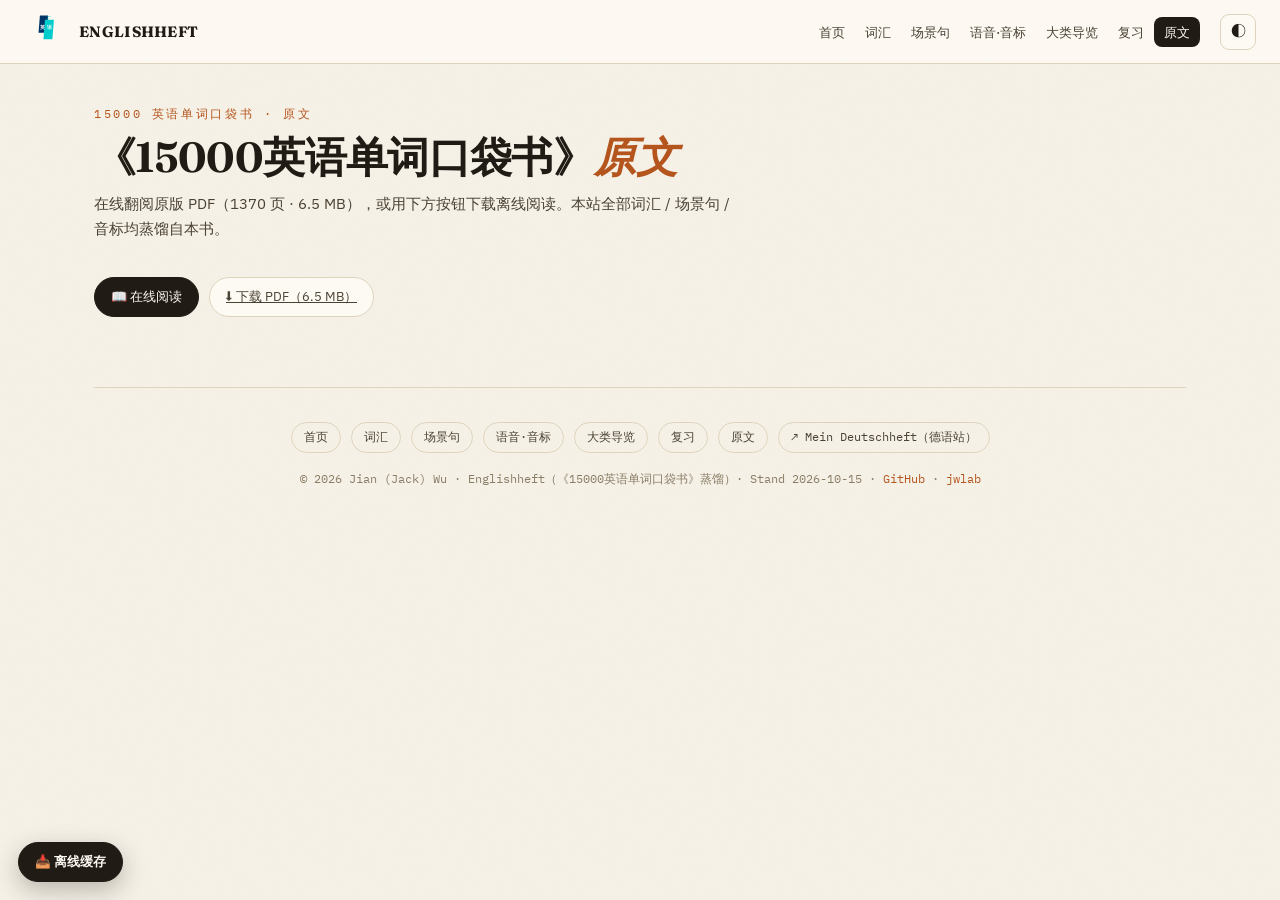
==== pdf.html @ 0440888a "feat(footer): 页脚加 jwlab 文字链接 7 页 footer-copyright 在 GitHub 后插入 jwlab（github.com/jianwu-atlas/jwlab）；" ====
<!DOCTYPE html>
<html lang="zh-CN">
<head>
<meta charset="UTF-8">
<meta name="viewport" content="width=device-width, initial-scale=1.0">
<title>原文 PDF · Original · 15000 英语单词 · Englishheft</title>
<meta name="description" content="在线翻阅《15000英语单词口袋书》原版 PDF（1370 页），或下载离线阅读。">
<link rel="preconnect" href="https://fonts.googleapis.com">
<link rel="preconnect" href="https://fonts.gstatic.com" crossorigin>
<link href="https://fonts.googleapis.com/css2?family=Fraunces:ital,opsz,wght@0,9..144,300..700;1,9..144,300..700&family=IBM+Plex+Sans:wght@400;500;600;700&family=IBM+Plex+Mono:ital,wght@0,400;0,500;1,400&display=swap" rel="stylesheet">
<link rel="stylesheet" href="assets/css/english.css?v=11">
<link rel="icon" type="image/svg+xml" href="assets/img/favicon.svg?v=3">
<link rel="icon" type="image/png" sizes="32x32" href="assets/img/favicon-32.png?v=3">
<link rel="icon" type="image/png" sizes="16x16" href="assets/img/favicon-16.png?v=3">
<link rel="apple-touch-icon" sizes="180x180" href="assets/img/apple-touch-icon.png?v=3">
<link rel="manifest" href="manifest.webmanifest?v=3">
<meta property="og:type" content="website">
<meta property="og:title" content="原文 PDF · Original · 15000 英语单词 · Englishheft">
<meta property="og:description" content="在线翻阅《15000英语单词口袋书》原版 PDF（1370 页），或下载离线阅读。">
<meta property="og:image" content="assets/img/og-image.png">
</head>
<body data-page="pdf">
<nav class="topnav">
  <div class="nav-inner">
    <a href="index.html" class="nav-brand">
      <span class="brand-mark">E</span>
      <span class="nav-brand-text">
        <span class="nav-brand-title">ENGLISHHEFT</span>
        <span class="nav-brand-sub">Jian (Jack) Wu · 15000 英语单词口袋书</span>
      </span>
    </a>
    <div class="nav-links" id="navLinks">
      <a href="index.html">首页</a>
      <a href="vocab.html">词汇</a>
      <a href="sentences.html">场景句</a>
      <a href="phonetics.html">语音·音标</a>
      <a href="sections.html">大类导览</a>
      <a href="review.html">复习</a>
      <a href="pdf.html" class="active">原文</a>
    </div>
    <div class="nav-tools">
      <button class="theme-toggle" id="themeToggle" title="切换深色 / 浅色">◐</button>
      <button class="nav-burger" id="navBurger" title="菜单" aria-label="菜单">☰</button>
    </div>
  </div>
</nav>
<main class="page-wrap">
  <div class="page-head">
    <div class="page-kicker">15000 英语单词口袋书 · 原文</div>
    <h1 class="page-title">《15000英语单词口袋书》<em>原文</em></h1>
    <p class="page-desc">在线翻阅原版 PDF（1370 页 · 6.5 MB），或用下方按钮下载离线阅读。本站全部词汇 / 场景句 / 音标均蒸馏自本书。</p>
  </div>
  <div class="pdf-toolbar">
    <button class="btn primary" id="pdfToggle">📖 在线阅读</button>
    <a class="btn" href="assets/15000-en-words.pdf" download>⬇ 下载 PDF（6.5 MB）</a>
  </div>
  <div class="lbk-viewer" id="pdfViewer" hidden>
    <iframe src="assets/15000-en-words.pdf" title="15000英语单词口袋书（原版 PDF）" loading="lazy"></iframe>
  </div>
  <footer class="site-footer">
  <div class="footer-inner">
    <div class="footer-row">
      <a class="footer-chip" href="index.html">首页</a>
      <a class="footer-chip" href="vocab.html">词汇</a>
      <a class="footer-chip" href="sentences.html">场景句</a>
      <a class="footer-chip" href="phonetics.html">语音·音标</a>
      <a class="footer-chip" href="sections.html">大类导览</a>
      <a class="footer-chip" href="review.html">复习</a>
      <a class="footer-chip" href="pdf.html">原文</a>
      <a class="footer-chip" href="https://deutschheft.pages.dev/" target="_blank" rel="noopener">↗ Mein Deutschheft（德语站）</a>
    </div>
    <div class="footer-copyright">© 2026 Jian (Jack) Wu · Englishheft（《15000英语单词口袋书》蒸馏）· Stand 2026-10-15 ·
      <a href="https://github.com/jianwu-atlas" target="_blank" rel="noopener">GitHub</a> ·
      <a href="https://github.com/jianwu-atlas/jwlab" target="_blank" rel="noopener">jwlab</a>
    </div>
  </div>
</footer>
</main>

<script src="assets/js/site.js?v=8"></script>
<script src="assets/js/offline.js?v=1"></script>
<script>
  document.addEventListener("DOMContentLoaded", function () {
    var b = document.getElementById("pdfToggle");
    var v = document.getElementById("pdfViewer");
    if (b && v) b.addEventListener("click", function () {
      v.hidden = !v.hidden;
      b.textContent = v.hidden ? "📖 在线阅读" : "✕ 收起阅读器";
      if (!v.hidden) v.scrollIntoView({ block: "start", behavior: "smooth" });
    });
  });
</script>
</body>
</html>
---- assets/css/english.css ----
/* ============================================================
   Mein Deutschheft · 视觉系统
   编辑手账风：暖纸底 + 衬线标题 + 德语词性三色
   ============================================================ */

:root {
  --paper: #F6F1E7;
  --paper-2: #FDFAF3;
  --paper-3: #EFE8D8;
  --ink: #201B14;
  --ink-2: #4A4234;
  --ink-3: #8A7D66;
  --line: #DED3BC;
  --line-soft: #EAE1CD;
  --accent: #B4551D;        /* 焦橙 —— 主强调 */
  --accent-soft: #F3E3D5;
  --gold: #C9A227;          /* 德金 */
  --c-der: #2456A6;         /* 阳性 蓝 */
  --c-die: #B03048;         /* 阴性 红 */
  --c-das: #2E7D5B;         /* 中性 绿 */
  --c-verb: #6B4FA1;
  --c-adj: #B4551D;
  --ok: #2E7D5B;
  --bad: #B03048;
  --font-display: "Fraunces", "Songti SC", "STSong", serif;
  --font-body: "IBM Plex Sans", "PingFang SC", "Hiragino Sans GB", sans-serif;
  --font-mono: "IBM Plex Mono", "SF Mono", monospace;
  --sidebar-w: 264px;
  --radius: 14px;
  --shadow: 0 1px 2px rgba(32,27,20,.05), 0 8px 28px rgba(32,27,20,.07);
}

* { box-sizing: border-box; margin: 0; padding: 0; }

html { scroll-behavior: smooth; }

body {
  font-family: var(--font-body);
  background: var(--paper);
  color: var(--ink);
  font-size: 16px;
  line-height: 1.65;
  -webkit-font-smoothing: antialiased;
}

/* 纸张噪点肌理 */
body::before {
  content: "";
  position: fixed; inset: 0;
  pointer-events: none;
  opacity: .35;
  z-index: 0;
  background-image: url("data:image/svg+xml,%3Csvg xmlns='http://www.w3.org/2000/svg' width='140' height='140'%3E%3Cfilter id='n'%3E%3CfeTurbulence type='fractalNoise' baseFrequency='0.9' numOctaves='2'/%3E%3CfeColorMatrix type='saturate' values='0'/%3E%3CfeComponentTransfer%3E%3CfeFuncA type='linear' slope='0.05'/%3E%3C/feComponentTransfer%3E%3C/filter%3E%3Crect width='140' height='140' filter='url(%23n)'/%3E%3C/svg%3E");
}

::selection { background: rgba(180,85,29,.22); }

/* ---------------- 布局骨架：顶部导航（参考 jianwu-atlas-private） ---------------- */

.topnav {
  position: fixed; top: 0; left: 0; right: 0; z-index: 50;
  height: 64px;
  background: rgba(253,250,243,.92);
  backdrop-filter: blur(12px);
  -webkit-backdrop-filter: blur(12px);
  border-bottom: 1px solid var(--line);
}
.nav-inner { max-width: 1280px; margin: 0 auto; height: 100%; display: flex; align-items: center; gap: 20px; padding: 0 24px; }
.nav-brand { display: flex; align-items: center; gap: 11px; text-decoration: none; color: var(--ink); }
.brand-mark {
  width: 44px; height: 44px; border-radius: 11px; flex-shrink: 0;
  background: url("../img/favicon.svg?v=34") center/100% 100% no-repeat;
  color: transparent; overflow: hidden;
}
.nav-brand-text { display: flex; flex-direction: column; line-height: 1.05; }
.nav-brand-title { font-family: var(--font-display); font-weight: 700; font-size: 16.5px; letter-spacing: .02em; }
.nav-brand-sub { font-size: 10.5px; color: var(--ink-3); letter-spacing: .12em; }
.nav-links { display: flex; align-items: center; gap: 2px; margin-left: auto; flex-wrap: nowrap; }
.nav-links a {
  padding: 8px 13px; border-radius: 8px;
  font-size: 14px; font-weight: 500; text-decoration: none; color: var(--ink-2);
  transition: background .18s, color .18s; white-space: nowrap;
}
.nav-links a:hover { background: var(--paper-3); color: var(--ink); }
.nav-links a.active { background: var(--ink); color: var(--paper-2); }
.nav-tools { display: flex; align-items: center; gap: 6px; }
.nav-tools button {
  width: 36px; height: 36px; border-radius: 9px;
  border: 1px solid var(--line); background: var(--paper-2);
  font-size: 15px; cursor: pointer; color: var(--ink);
  display: inline-flex; align-items: center; justify-content: center;
  transition: background .18s;
}
.nav-tools button:hover { background: var(--paper-3); }
.nav-tools .nav-burger { display: none; }

.page-wrap { max-width: 1180px; margin: 0 auto; padding: 104px 44px 60px; position: relative; z-index: 1; }

.brand { margin-bottom: 34px; }
.brand-de {
  font-family: var(--font-display);
  font-size: 27px;
  font-weight: 700;
  letter-spacing: -.01em;
  line-height: 1.15;
}
.brand-de em { color: var(--accent); font-style: italic; }
.brand-zh { font-size: 12.5px; color: var(--ink-3); margin-top: 6px; letter-spacing: .14em; }

.nav { display: flex; flex-direction: column; gap: 2px; }
.nav-item {
  display: flex; align-items: baseline; gap: 10px;
  padding: 9px 12px;
  border-radius: 9px;
  color: var(--ink-2);
  text-decoration: none;
  font-size: 14.5px;
  transition: background .18s, color .18s;
  border-left: 2px solid transparent;
}
.nav-item .nav-de { font-weight: 600; }
.nav-item .nav-zh { font-size: 12px; color: var(--ink-3); margin-left: auto; }
.nav-item:hover { background: var(--paper-3); }
.nav-item.active {
  background: var(--ink);
  color: var(--paper-2);
  border-left-color: var(--accent);
}
.nav-item.active .nav-zh { color: rgba(253,250,243,.6); }

.page-wrap { max-width: 1180px; margin: 0 auto; padding: 104px 44px 60px; position: relative; z-index: 1; }

/* ---------------- 页脚（参考 jianwu-atlas-private） ---------------- */
.site-footer {
  border-top: 1px solid var(--line);
  padding: 34px 24px 30px;
  margin-top: 70px;
  position: relative; z-index: 1;
}
.footer-inner { max-width: 1180px; margin: 0 auto; }
.footer-row { display: flex; flex-wrap: wrap; gap: 10px; align-items: center; justify-content: center; margin-bottom: 16px; }
.footer-chip {
  font-family: var(--font-mono); font-size: 11.5px;
  padding: 5px 12px; border-radius: 99px;
  border: 1px solid var(--line); color: var(--ink-2);
  text-decoration: none; transition: all .18s;
}
.footer-chip:hover { border-color: var(--accent); color: var(--accent); }
.footer-copyright { text-align: center; font-size: 12px; color: var(--ink-3); font-family: var(--font-mono); }
.footer-copyright a { color: var(--accent); text-decoration: none; }

/* ---------------- 通用组件 ---------------- */
.page-head { margin-bottom: 36px; }
.page-kicker {
  font-family: var(--font-mono);
  font-size: 12px;
  letter-spacing: .22em;
  text-transform: uppercase;
  color: var(--accent);
  margin-bottom: 10px;
}
.page-title {
  font-family: var(--font-display);
  font-size: 42px;
  font-weight: 650;
  letter-spacing: -.015em;
  line-height: 1.1;
}
.page-title em { color: var(--accent); font-style: italic; }
.page-desc { margin-top: 12px; color: var(--ink-2); max-width: 640px; font-size: 15px; }

.card {
  background: var(--paper-2);
  border: 1px solid var(--line-soft);
  border-radius: var(--radius);
  box-shadow: var(--shadow);
}

.tag {
  display: inline-block;
  font-size: 11.5px;
  font-weight: 600;
  letter-spacing: .06em;
  padding: 2.5px 9px;
  border-radius: 99px;
  border: 1px solid var(--line);
  color: var(--ink-2);
  background: var(--paper);
}
.tag-a1 { background: #EDF2FB; border-color: #C7D6F0; color: var(--c-der); }
.tag-a2 { background: var(--accent-soft); border-color: #E4C4AC; color: var(--accent); }

.gd-der { color: var(--c-der); font-weight: 700; }
.gd-die { color: var(--c-die); font-weight: 700; }
.gd-das { color: var(--c-das); font-weight: 700; }

/* ---------------- 首页 ---------------- */
.hero {
  position: relative;
  border-radius: 20px;
  padding: 58px 52px 48px;
  background:
    radial-gradient(120% 160% at 88% -10%, rgba(201,162,39,.16), transparent 55%),
    radial-gradient(100% 140% at -8% 110%, rgba(180,85,29,.12), transparent 50%),
    var(--ink);
  color: #F3EDE0;
  overflow: hidden;
  margin-bottom: 30px;
}
.hero::after {
  content: "Aa Öö Üü ß";
  position: absolute;
  right: 26px; bottom: -30px;
  font-family: var(--font-display);
  font-style: italic;
  font-size: 118px;
  font-weight: 300;
  color: rgba(243,237,224,.07);
  white-space: nowrap;
  pointer-events: none;
}
.hero-kicker { font-family: var(--font-mono); font-size: 12px; letter-spacing: .26em; color: var(--gold); text-transform: uppercase; }
.hero h1 {
  font-family: var(--font-display);
  font-size: clamp(38px, 5vw, 58px);
  font-weight: 640;
  letter-spacing: -.02em;
  line-height: 1.05;
  margin: 14px 0 16px;
}
.hero h1 em { color: var(--gold); font-style: italic; }
.hero p { max-width: 560px; color: rgba(243,237,224,.78); font-size: 15.5px; }
.hero-progress { margin-top: 30px; max-width: 520px; }
.hero-progress .hp-label { display: flex; justify-content: space-between; font-size: 12.5px; color: rgba(243,237,224,.65); margin-bottom: 7px; font-family: var(--font-mono); }
.hp-bar { height: 7px; border-radius: 99px; background: rgba(243,237,224,.14); overflow: hidden; }
.hp-fill { height: 100%; border-radius: 99px; background: linear-gradient(90deg, var(--gold), var(--accent)); width: 0; transition: width 1.1s cubic-bezier(.22,1,.36,1); }

.stat-grid {
  display: grid;
  grid-template-columns: repeat(auto-fit, minmax(140px, 1fr));
  gap: 14px;
  margin-bottom: 34px;
}
.stat {
  padding: 20px 18px 16px;
  border-top: 3px solid var(--ink);
}
.stat-num { font-family: var(--font-display); font-size: 38px; font-weight: 650; line-height: 1; }
.stat-num small { font-size: 17px; color: var(--ink-3); font-weight: 500; }
.stat-label { font-size: 12.5px; color: var(--ink-3); margin-top: 8px; letter-spacing: .08em; }
.stat:nth-child(1) { border-top-color: var(--accent); }
.stat:nth-child(2) { border-top-color: var(--c-der); }
.stat:nth-child(3) { border-top-color: var(--c-das); }
.stat:nth-child(4) { border-top-color: var(--c-die); }
.stat:nth-child(5) { border-top-color: var(--gold); }

.section-title {
  font-family: var(--font-display);
  font-size: 23px;
  font-weight: 640;
  margin: 38px 0 16px;
  display: flex; align-items: center; gap: 12px;
}
.section-title::after { content: ""; flex: 1; height: 1px; background: var(--line); }

.module-grid { display: grid; grid-template-columns: repeat(auto-fill, minmax(238px, 1fr)); gap: 14px; }
.module {
  padding: 22px 20px;
  display: block;
  text-decoration: none;
  color: var(--ink);
  transition: transform .22s, box-shadow .22s;
  position: relative;
  overflow: hidden;
}
.module:hover { transform: translateY(-3px); box-shadow: 0 4px 8px rgba(32,27,20,.06), 0 16px 40px rgba(32,27,20,.1); }
.module-num { font-family: var(--font-mono); font-size: 11.5px; color: var(--ink-3); letter-spacing: .18em; }
.module-de { font-family: var(--font-display); font-size: 20px; font-weight: 640; margin: 9px 0 3px; }
.module-zh { font-size: 13px; color: var(--ink-3); }
.module-desc { font-size: 13px; color: var(--ink-2); margin-top: 12px; line-height: 1.55; }

.focus-box {
  margin-top: 38px;
  padding: 26px 28px;
  border-left: 4px solid var(--accent);
  background: var(--accent-soft);
  border-radius: 0 var(--radius) var(--radius) 0;
}
.focus-box h3 { font-family: var(--font-display); font-size: 19px; margin-bottom: 8px; }
.focus-box p { font-size: 14px; color: var(--ink-2); }

/* ---------------- 课程页 ---------------- */
.level-head {
  font-family: var(--font-mono);
  font-size: 12px;
  letter-spacing: .2em;
  text-transform: uppercase;
  color: var(--ink-3);
  margin: 34px 0 14px;
  display: flex; align-items: center; gap: 10px;
}
.level-head::after { content: ""; flex: 1; height: 1px; background: var(--line); }

.lesson { margin-bottom: 14px; overflow: hidden; }
.lesson-head {
  display: flex; align-items: center; gap: 16px;
  padding: 19px 22px;
  cursor: pointer;
  user-select: none;
  transition: background .18s;
}
.lesson-head:hover { background: var(--paper-3); }
.lesson-num {
  font-family: var(--font-display);
  font-style: italic;
  font-size: 21px;
  color: var(--accent);
  min-width: 52px;
}
.lesson-titles { flex: 1; }
.lesson-titles .lt-de { font-family: var(--font-display); font-weight: 640; font-size: 18.5px; }
.lesson-titles .lt-zh { font-size: 13px; color: var(--ink-3); margin-top: 1px; }
.lesson-meta { display: flex; align-items: center; gap: 9px; }
.lesson-date { font-size: 12px; color: var(--ink-3); font-family: var(--font-mono); }
.review-dot {
  width: 22px; height: 22px;
  border-radius: 50%;
  border: 1.5px solid var(--line);
  display: inline-flex; align-items: center; justify-content: center;
  font-size: 12px; color: transparent;
  cursor: pointer; transition: all .2s;
  flex-shrink: 0;
}
.review-dot.done { background: var(--ok); border-color: var(--ok); color: #fff; }
.lesson-caret { color: var(--ink-3); transition: transform .25s; font-size: 13px; }
.lesson.open .lesson-caret { transform: rotate(90deg); }

.lesson-body { display: none; border-top: 1px dashed var(--line); padding: 24px 26px 26px; }
.lesson.open .lesson-body { display: block; animation: fadeSlide .3s ease; }
@keyframes fadeSlide { from { opacity: 0; transform: translateY(-6px); } to { opacity: 1; transform: none; } }

.lesson-summary { font-size: 14.5px; color: var(--ink-2); margin-bottom: 20px; }
.lb-label { font-family: var(--font-mono); font-size: 11px; letter-spacing: .2em; text-transform: uppercase; color: var(--accent); margin: 18px 0 9px; }
.grammar-list { list-style: none; display: flex; flex-direction: column; gap: 7px; }
.grammar-list li { font-size: 14px; padding-left: 18px; position: relative; color: var(--ink-2); }
.grammar-list li::before { content: "§"; position: absolute; left: 0; color: var(--gold); font-family: var(--font-display); }

.sentence-table { width: 100%; border-collapse: collapse; font-size: 14px; }
.sentence-table td { padding: 8px 12px; border-bottom: 1px solid var(--line-soft); vertical-align: top; }
.sentence-table tr:last-child td { border-bottom: none; }
.sentence-table .s-de { font-weight: 500; width: 55%; }
.sentence-table .s-zh { color: var(--ink-3); font-size: 13px; }

.focus-inline {
  margin-top: 18px; padding: 13px 16px;
  background: var(--paper);
  border: 1px solid var(--line-soft);
  border-left: 3px solid var(--gold);
  border-radius: 8px;
  font-size: 13.5px; color: var(--ink-2);
}
.lesson-vocab-link { margin-top: 16px; font-size: 13px; }
.lesson-vocab-link a { color: var(--accent); text-decoration: none; border-bottom: 1px dotted var(--accent); }

/* ---------------- 生词表 ---------------- */
.vocab-toolbar { display: flex; flex-wrap: wrap; gap: 10px; margin-bottom: 20px; align-items: center; }
.vocab-search {
  flex: 1; min-width: 200px;
  padding: 10px 15px;
  border: 1px solid var(--line);
  border-radius: 99px;
  background: var(--paper-2);
  font: inherit; font-size: 14px;
  color: var(--ink);
  outline: none;
  transition: border-color .2s, box-shadow .2s;
}
.vocab-search:focus { border-color: var(--accent); box-shadow: 0 0 0 3px rgba(180,85,29,.12); }
.chip {
  padding: 6px 13px;
  border-radius: 99px;
  border: 1px solid var(--line);
  background: var(--paper-2);
  font-size: 12.5px;
  cursor: pointer;
  color: var(--ink-2);
  transition: all .18s;
  font-family: var(--font-body);
}
.chip:hover { border-color: var(--ink-3); }
.chip.on { background: var(--ink); color: var(--paper-2); border-color: var(--ink); }
.chip-row { display: flex; flex-wrap: wrap; gap: 8px; margin-bottom: 22px; }

.vocab-count { font-family: var(--font-mono); font-size: 12px; color: var(--ink-3); margin-bottom: 14px; }

.vocab-grid { display: grid; grid-template-columns: repeat(auto-fill, minmax(215px, 1fr)); gap: 12px; }
.vcard { perspective: 900px; height: 108px; cursor: pointer; }
.vcard-inner {
  position: relative; width: 100%; height: 100%;
  transition: transform .5s cubic-bezier(.4,.1,.2,1);
  transform-style: preserve-3d;
}
.vcard.flip .vcard-inner { transform: rotateY(180deg); }
.vface {
  position: absolute; inset: 0;
  backface-visibility: hidden;
  -webkit-backface-visibility: hidden;
  border-radius: 12px;
  border: 1px solid var(--line-soft);
  background: var(--paper-2);
  box-shadow: var(--shadow);
  padding: 14px 16px;
  display: flex; flex-direction: column; justify-content: center;
}
.vface.back { transform: rotateY(180deg); background: var(--ink); color: var(--paper-2); border-color: var(--ink); }
.v-de { font-family: var(--font-display); font-size: 16.5px; font-weight: 620; line-height: 1.25; }
.v-de.pos-der { color: var(--c-der); }
.v-de.pos-die { color: var(--c-die); }
.v-de.pos-das { color: var(--c-das); }
.v-de.pos-verb { color: var(--c-verb); }
.v-de.pos-adj { color: var(--c-adj); }
.v-de.pos-adv, .v-de.pos-phrase, .v-de.pos-pl { color: var(--ink-2); }
.v-ipa { font-family: var(--font-mono); font-size: 11px; color: var(--ink-3); margin-top: 5px; }
.v-pron { font-size: 12.5px; color: var(--c-adj); margin-top: 3px; font-weight: 600; letter-spacing: .02em; }
.v-back-pron { font-size: 12.5px; color: var(--gold); margin-top: 5px; font-weight: 600; }
.v-zh { font-size: 15px; font-weight: 600; line-height: 1.35; }
.v-back-meta { font-size: 11.5px; color: rgba(253,250,243,.55); margin-top: 6px; font-family: var(--font-mono); }
.v-hint { position: absolute; right: 10px; top: 10px; font-size: 10px; color: var(--ink-3); opacity: .7; }

/* ---------------- 语法页 ---------------- */
.grammar-item { margin-bottom: 13px; overflow: hidden; }
.grammar-head {
  display: flex; align-items: center; gap: 14px;
  padding: 17px 22px;
  cursor: pointer; user-select: none;
  transition: background .18s;
}
.grammar-head:hover { background: var(--paper-3); }
.grammar-head .g-tag {
  font-family: var(--font-mono); font-size: 10.5px;
  border: 1px solid var(--gold); color: var(--gold);
  padding: 2px 8px; border-radius: 99px; letter-spacing: .1em;
}
.grammar-head .g-title { font-family: var(--font-display); font-size: 18px; font-weight: 640; }
.grammar-head .g-de { font-size: 12.5px; color: var(--ink-3); margin-left: auto; font-style: italic; font-family: var(--font-display); }
.grammar-body { display: none; border-top: 1px dashed var(--line); padding: 20px 26px 24px; }
.grammar-item.open .grammar-body { display: block; animation: fadeSlide .3s ease; }
.grammar-item.open .g-caret { transform: rotate(90deg); }
.g-caret { color: var(--ink-3); font-size: 13px; transition: transform .25s; }
.grammar-body .rule { font-size: 14.5px; color: var(--ink-2); margin-bottom: 14px; }
.grammar-body .tip {
  margin-top: 14px; font-size: 13.5px; color: var(--ink-2);
  background: var(--paper); border: 1px solid var(--line-soft);
  border-left: 3px solid var(--gold);
  padding: 11px 15px; border-radius: 8px;
}
.grammar-body table { width: 100%; border-collapse: collapse; font-size: 13.5px; margin: 6px 0 4px; }
.grammar-body th {
  text-align: left; font-size: 11.5px; letter-spacing: .08em;
  color: var(--ink-3); font-weight: 600;
  padding: 7px 10px; border-bottom: 2px solid var(--line);
}
.grammar-body td { padding: 7px 10px; border-bottom: 1px solid var(--line-soft); vertical-align: top; }
.grammar-body tr:last-child td { border-bottom: none; }
.grammar-body em { color: var(--ink); }
.grammar-body b { color: var(--accent); }
.grammar-body s { color: var(--bad); }

/* ---------------- 课文页 ---------------- */
.text-tabs { display: flex; gap: 10px; margin-bottom: 24px; flex-wrap: wrap; }
.text-tab {
  padding: 13px 20px;
  border-radius: 12px;
  border: 1px solid var(--line);
  background: var(--paper-2);
  cursor: pointer;
  text-align: left;
  font-family: var(--font-body);
  transition: all .2s;
}
.text-tab .tt-de { font-family: var(--font-display); font-weight: 640; font-size: 16px; display: block; }
.text-tab .tt-meta { font-size: 11.5px; color: var(--ink-3); font-family: var(--font-mono); }
.text-tab.on { background: var(--ink); color: var(--paper-2); border-color: var(--ink); }
.text-tab.on .tt-meta { color: rgba(253,250,243,.6); }

.text-intro { font-size: 14px; color: var(--ink-2); margin-bottom: 22px; max-width: 680px; }
.text-controls { display: flex; gap: 10px; margin-bottom: 20px; }
.btn {
  padding: 8px 16px;
  border-radius: 99px;
  border: 1px solid var(--line);
  background: var(--paper-2);
  font: inherit; font-size: 13px;
  cursor: pointer; color: var(--ink-2);
  transition: all .18s;
}
.btn:hover { border-color: var(--ink); color: var(--ink); }
.btn.primary { background: var(--ink); color: var(--paper-2); border-color: var(--ink); }

/* 原文 PDF 页：工具条（在线阅读 / 下载） */
.pdf-toolbar { display: flex; flex-wrap: wrap; gap: 10px; margin: 0 0 18px; }

.para { margin-bottom: 16px; overflow: hidden; }
.para-head {
  display: flex; align-items: baseline; gap: 12px;
  padding: 14px 20px 10px;
}
.para-no {
  font-family: var(--font-display); font-style: italic;
  color: var(--accent); font-size: 15px; min-width: 20px;
}
.para-title { font-size: 13px; letter-spacing: .12em; color: var(--ink-3); font-weight: 600; }
.para-mp3 {
  margin-left: auto; flex-shrink: 0;
  border: none; background: none; cursor: pointer;
  font-size: 15px; padding: 4px 6px; opacity: .6;
  transition: opacity .15s, transform .15s;
}
.para-mp3:hover { opacity: 1; transform: scale(1.18); }
.para-de { padding: 0 22px 6px 52px; font-family: var(--font-display); font-size: 17.5px; line-height: 1.75; font-weight: 480; }
.para-zh { padding: 0 22px 6px 52px; font-size: 13.5px; color: var(--ink-3); border-left: 2px solid var(--gold); margin-left: 52px; padding-left: 14px; margin-right: 22px; padding-right: 0; }
.para-verbs { padding: 8px 22px 16px 52px; display: flex; flex-wrap: wrap; gap: 7px; }
.verb-chip {
  font-size: 11.5px;
  font-family: var(--font-mono);
  background: var(--accent-soft);
  color: var(--accent);
  border-radius: 6px;
  padding: 3px 9px;
  border: 1px solid #E9CDB6;
}
.para-notes {
  margin: 12px 22px 4px 52px; padding: 11px 15px;
  background: var(--paper-2); border: 1px solid var(--line);
  border-left: 3px solid var(--accent); border-radius: 8px;
}
.para-notes .pn-title { display: block; font-size: 12.5px; font-weight: 700; color: var(--accent); margin-bottom: 5px; letter-spacing: .04em; }
.para-notes ul { margin: 0; padding-left: 18px; }
.para-notes li { font-size: 13px; color: var(--ink-2); line-height: 1.6; margin: 3px 0; }
.para-notes li b { color: var(--ink); font-weight: 600; }
.hide-zh .s-zh { display: none; }

/* ---------------- 练习页 ---------------- */
.quiz-grid { display: grid; grid-template-columns: repeat(auto-fill, minmax(215px, 1fr)); gap: 14px; }
.quiz-card { padding: 22px 20px; cursor: pointer; transition: transform .22s, box-shadow .22s; }
.quiz-card:hover { transform: translateY(-3px); box-shadow: 0 4px 8px rgba(32,27,20,.06), 0 16px 40px rgba(32,27,20,.1); }
.quiz-card .qc-de { font-family: var(--font-display); font-size: 20px; font-weight: 640; margin: 8px 0 2px; }
.quiz-card .qc-title { font-size: 13.5px; color: var(--ink-2); font-weight: 600; }
.quiz-card .qc-desc { font-size: 12.5px; color: var(--ink-3); margin-top: 9px; line-height: 1.5; }
.quiz-card .qc-best { font-family: var(--font-mono); font-size: 11px; color: var(--gold); margin-top: 11px; }

.quiz-stage { max-width: 680px; }
.quiz-topbar { display: flex; align-items: center; gap: 14px; margin-bottom: 22px; }
.quiz-dots { display: flex; gap: 6px; flex: 1; }
.qdot { width: 9px; height: 9px; border-radius: 50%; background: var(--line); transition: all .2s; }
.qdot.cur { background: var(--ink); transform: scale(1.25); }
.qdot.ok { background: var(--ok); }
.qdot.bad { background: var(--bad); }
.quiz-score-label { font-family: var(--font-mono); font-size: 12px; color: var(--ink-3); }

.quiz-qcard { padding: 34px 34px 28px; }
.quiz-q { font-family: var(--font-display); font-size: 27px; font-weight: 620; line-height: 1.35; margin-bottom: 24px; }
.quiz-q small { display: block; font-family: var(--font-body); font-size: 13px; color: var(--ink-3); font-weight: 400; margin-top: 8px; }
.quiz-opts { display: flex; flex-direction: column; gap: 10px; }
.opt {
  text-align: left;
  padding: 13px 18px;
  border-radius: 11px;
  border: 1.5px solid var(--line);
  background: var(--paper);
  font: inherit; font-size: 15.5px;
  cursor: pointer;
  transition: all .16s;
  color: var(--ink);
  display: flex; align-items: center; gap: 12px;
}
.opt .opt-key {
  font-family: var(--font-mono); font-size: 11px;
  width: 22px; height: 22px; border-radius: 6px;
  border: 1px solid var(--line);
  display: inline-flex; align-items: center; justify-content: center;
  color: var(--ink-3); flex-shrink: 0;
}
.opt:hover:not(:disabled) { border-color: var(--ink); transform: translateX(3px); }
.opt:disabled { cursor: default; opacity: .75; }
.opt.right { border-color: var(--ok); background: #EAF4EE; opacity: 1; }
.opt.right .opt-key { background: var(--ok); color: #fff; border-color: var(--ok); }
.opt.wrong { border-color: var(--bad); background: #F9EDEF; opacity: 1; }
.opt.wrong .opt-key { background: var(--bad); color: #fff; border-color: var(--bad); }
.opt.dim { opacity: .45; }
.quiz-explain {
  margin-top: 18px; font-size: 13.5px; color: var(--ink-2);
  background: var(--paper); border-left: 3px solid var(--gold);
  padding: 11px 15px; border-radius: 8px;
  display: none;
}
.quiz-explain.show { display: block; animation: fadeSlide .25s ease; }
.quiz-next-row { margin-top: 20px; display: flex; justify-content: space-between; align-items: center; }
.quiz-result { padding: 44px 38px; text-align: center; }
.qr-num { font-family: var(--font-display); font-size: 62px; font-weight: 650; line-height: 1; }
.qr-num small { font-size: 26px; color: var(--ink-3); }
.qr-label { color: var(--ink-2); margin: 12px 0 6px; font-size: 15px; }
.qr-verdict { font-family: var(--font-display); font-style: italic; font-size: 21px; color: var(--accent); margin-bottom: 26px; }
.qr-actions { display: flex; gap: 10px; justify-content: center; }

/* ---------------- 大纲页 ---------------- */
.kp-group { margin-bottom: 30px; }
.kp-group-title {
  font-family: var(--font-display); font-size: 19px; font-weight: 640;
  margin-bottom: 12px; display: flex; align-items: center; gap: 10px;
}
.kp-group-title .kp-count { font-family: var(--font-mono); font-size: 11px; color: var(--ink-3); }
.kp-list { display: flex; flex-direction: column; gap: 9px; }
.kp-item {
  display: flex; align-items: center; gap: 15px;
  padding: 14px 18px;
}
.kp-num {
  font-family: var(--font-display); font-style: italic;
  color: var(--ink-3); min-width: 26px; font-size: 16px;
}
.kp-body { flex: 1; }
.kp-de { font-weight: 600; font-size: 14.5px; }
.kp-zh { font-size: 12.5px; color: var(--ink-3); }
.kp-status { font-size: 11.5px; font-weight: 600; padding: 3px 11px; border-radius: 99px; letter-spacing: .05em; }
.kp-status.done { background: #EAF4EE; color: var(--ok); border: 1px solid #C4DECD; }
.kp-status.part { background: #FBF4E0; color: #96700A; border: 1px solid #E8D49A; }
.kp-status.todo { background: var(--paper-3); color: var(--ink-3); border: 1px solid var(--line); }
.kp-item[data-status="todo"] { opacity: .72; }

/* ---------------- 响应式 ---------------- */
@media (max-width: 900px) {
  .nav-links {
    position: fixed; top: 64px; left: 0; right: 0;
    background: var(--paper-2);
    border-bottom: 1px solid var(--line);
    flex-direction: column; align-items: stretch;
    padding: 10px 16px 16px;
    display: none;
    box-shadow: 0 24px 48px rgba(32,27,20,.14);
    max-height: calc(100vh - 64px); overflow-y: auto;
  }
  .nav-links.show { display: flex; }
  .nav-links a { padding: 12px 14px; font-size: 15px; }
  .nav-tools .nav-burger { display: inline-flex; }
  /* 小屏导航修复（与德语站同步）：品牌区可压缩 + 隐藏长副标题 + 工具区固定右侧，
     确保 ☰ 汉堡按钮不被挤出视口 */
  .nav-inner { padding: 0 12px; gap: 10px; }
  .nav-brand { flex-shrink: 1; min-width: 0; }
  .nav-brand-text { min-width: 0; }
  .nav-brand-sub { display: none; }
  .nav-brand-title { font-size: 15px; white-space: nowrap; }
  .nav-tools { flex-shrink: 0; margin-left: auto; }
  .nav-tools button { width: 34px; height: 34px; }
  .page-wrap { padding: 88px 28px 48px; }
  .page-title { font-size: 32px; }
  .hero { padding: 40px 28px 36px; }
  .para-de, .para-verbs { padding-left: 20px; }
  .para-zh { margin-left: 20px; }
  .lesson-head { flex-wrap: wrap; gap: 10px; }
  .lesson-meta { width: 100%; }
  .quiz-qcard { padding: 24px 20px 20px; }
  .grammar-body { padding: 16px 16px 18px; }
  .grammar-body table { font-size: 12.5px; }
}

@media print {
  .topnav, .menu-toggle, .text-controls, .vocab-toolbar, .chip-row { display: none !important; }
  .page-wrap { padding: 0; }
  body::before { display: none; }
}

/* ============================================================
   暗色主题 / Dark Mode（参考私人站 toggleDark）
   ============================================================ */
[data-theme="dark"] {
  --paper: #17140F;
  --paper-2: #201C15;
  --paper-3: #2A241B;
  --ink: #EEE4D2;
  --ink-2: #BDB09A;
  --ink-3: #8D7F68;
  --line: #3E362A;
  --line-soft: #322B20;
  --accent-soft: #33241738;
  --shadow: 0 1px 2px rgba(0,0,0,.3), 0 10px 32px rgba(0,0,0,.35);
  --ok: #4FA97E;
  --bad: #D45A72;
  --c-der: #7FA8E8;
  --c-die: #E890A0;
  --c-das: #6FC294;
  --c-verb: #B39AE0;
  --c-adj: #E08A4E;
}
[data-theme="dark"] body { background: var(--paper); color: var(--ink); }
[data-theme="dark"] .topnav { background: rgba(23,20,15,.9); }
[data-theme="dark"] .tag-a1 { background: #1B2438; border-color: #34486E; }
[data-theme="dark"] .tag-a2 { background: #3A2416; border-color: #6B4426; }
[data-theme="dark"] .stat:nth-child(1) { border-top-color: var(--accent); }
[data-theme="dark"] .opt.right { background: #17301F; }
[data-theme="dark"] .opt.wrong { background: #3A1B23; }
[data-theme="dark"] .kp-status.done { background: #16301F; border-color: #2C5A3C; }
[data-theme="dark"] .kp-status.part { background: #33280F; border-color: #6B5220; }
[data-theme="dark"] .vface.back { background: #26211A; border-color: var(--line); color: var(--ink); }
[data-theme="dark"] .v-back-meta { color: var(--ink-3); }
[data-theme="dark"] .hero { background: radial-gradient(120% 160% at 88% -10%, rgba(201,162,39,.18), transparent 55%), radial-gradient(100% 140% at -8% 110%, rgba(180,85,29,.16), transparent 50%), #0F0D0A; }
[data-theme="dark"] .focus-box { background: #2A2118; }
[data-theme="dark"] .verb-chip { background: #33261A; border-color: #4A3524; }
/* .brand-mark 的暗色覆写已移除：双色块 logo 本身透明底，深浅背景通用 */
[data-theme="dark"] .s-zh { border-left-color: #8A6C2F; }
[data-theme="dark"] .s-ipa { background: #33261A; color: #E0A96D; }
[data-theme="dark"] .para-notes { background: #2A2118; border-color: #4A3524; border-left-color: #C4652A; }

/* ============================================================
   Notion 笔记页（prose 排版 + 导入面板）
   ============================================================ */
.notes-layout { display: grid; grid-template-columns: 300px 1fr; gap: 22px; align-items: start; }
.note-list { max-height: calc(100vh - 200px); overflow-y: auto; position: sticky; top: 88px; }
.note-list-head { display: flex; align-items: center; justify-content: space-between; margin-bottom: 10px; }
.note-list-title { font-family: var(--font-mono); font-size: 11px; letter-spacing: .18em; text-transform: uppercase; color: var(--ink-3); }
.note-item {
  display: block; width: 100%; text-align: left;
  padding: 12px 14px; margin-bottom: 8px;
  border: 1px solid var(--line-soft); border-radius: 11px;
  background: var(--paper-2); cursor: pointer;
  font-family: var(--font-body);
  transition: border-color .18s, transform .18s;
}
.note-item:hover { border-color: var(--line); transform: translateX(2px); }
.note-item.on { border-color: var(--accent); background: var(--accent-soft); }
.note-item .ni-title { font-size: 13.5px; font-weight: 600; line-height: 1.4; color: var(--ink); }
.note-item .ni-meta { font-size: 11px; color: var(--ink-3); margin-top: 4px; font-family: var(--font-mono); display: flex; gap: 6px; flex-wrap: wrap; }
.ni-badge { padding: 1px 7px; border-radius: 99px; }
.ni-badge.builtin { background: #EDF2FB; color: var(--c-der); }
.ni-badge.imported { background: #EAF4EE; color: var(--ok); }
[data-theme="dark"] .ni-badge.builtin { background: #1B2438; }
[data-theme="dark"] .ni-badge.imported { background: #16301F; }

.note-reader { min-height: 60vh; }
.note-reader-head { margin-bottom: 20px; }
.nr-title { font-family: var(--font-display); font-size: 27px; font-weight: 650; line-height: 1.25; }
.nr-meta { display: flex; gap: 10px; flex-wrap: wrap; margin-top: 10px; align-items: center; }
.nr-source { font-size: 12px; color: var(--ink-3); font-family: var(--font-mono); }
.nr-empty { padding: 60px 30px; text-align: center; color: var(--ink-3); font-size: 14px; }

/* Markdown 渲染（prose） */
.prose { font-size: 15px; line-height: 1.85; color: var(--ink-2); }
.prose h1, .prose h2, .prose h3, .prose h4 { font-family: var(--font-display); color: var(--ink); line-height: 1.35; margin: 26px 0 12px; }
.prose h1 { font-size: 25px; }
.prose h2 { font-size: 21px; padding-bottom: 8px; border-bottom: 1px solid var(--line-soft); }
.prose h3 { font-size: 17.5px; }
.prose h4 { font-size: 15.5px; }
.prose p { margin: 10px 0; }
.prose strong { color: var(--ink); }
.prose em { color: var(--ink); }
.prose a { color: var(--accent); }
.prose ul, .prose ol { margin: 10px 0 10px 22px; }
.prose li { margin: 4px 0; }
.prose blockquote { border-left: 3px solid var(--gold); padding: 6px 16px; margin: 14px 0; background: var(--paper); border-radius: 0 8px 8px 0; color: var(--ink-2); }
.prose code { font-family: var(--font-mono); font-size: 13px; background: var(--paper-3); padding: 2px 6px; border-radius: 5px; }
.prose pre { background: var(--ink); color: #F0E8D8; padding: 16px 18px; border-radius: 11px; overflow-x: auto; margin: 14px 0; }
.prose pre code { background: none; padding: 0; font-size: 13px; line-height: 1.7; }
.prose table { border-collapse: collapse; width: 100%; margin: 14px 0; font-size: 13.5px; }
.prose th { text-align: left; padding: 8px 10px; border-bottom: 2px solid var(--line); font-size: 12px; color: var(--ink-3); letter-spacing: .04em; }
.prose td { padding: 8px 10px; border-bottom: 1px solid var(--line-soft); vertical-align: top; }
.prose tr:last-child td { border-bottom: none; }
.prose hr { border: none; border-top: 1px dashed var(--line); margin: 26px 0; }
.prose img { max-width: 100%; border-radius: 10px; margin: 10px 0; }

/* 导入面板 */
.import-panel { padding: 26px 26px 22px; margin-bottom: 22px; }
.import-panel h3 { font-family: var(--font-display); font-size: 19px; margin-bottom: 6px; }
.import-panel .ip-desc { font-size: 13px; color: var(--ink-2); margin-bottom: 16px; }
.dropzone {
  border: 2px dashed var(--line);
  border-radius: 13px;
  padding: 30px 18px;
  text-align: center;
  color: var(--ink-3);
  font-size: 13.5px;
  cursor: pointer;
  transition: border-color .2s, background .2s;
  background: var(--paper);
  margin-bottom: 14px;
}
.dropzone:hover, .dropzone.drag { border-color: var(--accent); background: var(--accent-soft); color: var(--accent); }
.dropzone .dz-main { font-size: 15px; font-weight: 600; margin-bottom: 5px; color: var(--ink); }
.dropzone .dz-hint { font-size: 12px; }
.import-status { font-size: 12.5px; font-family: var(--font-mono); color: var(--ok); margin-top: 10px; min-height: 18px; }
.import-status.err { color: var(--bad); }
.ip-row { display: flex; flex-wrap: wrap; gap: 10px; align-items: center; }
.ip-paste {
  width: 100%; min-height: 110px; margin-top: 12px;
  border: 1px solid var(--line); border-radius: 11px;
  background: var(--paper); color: var(--ink);
  font-family: var(--font-mono); font-size: 12.5px; line-height: 1.6;
  padding: 12px 14px; resize: vertical;
}
.sync-steps { counter-reset: step; margin: 14px 0 0 0; padding: 0; list-style: none; }
.sync-steps li { position: relative; padding: 10px 0 10px 46px; border-bottom: 1px dashed var(--line-soft); font-size: 13.5px; color: var(--ink-2); }
.sync-steps li:last-child { border-bottom: none; }
.sync-steps li::before {
  counter-increment: step; content: counter(step);
  position: absolute; left: 4px; top: 10px;
  width: 26px; height: 26px; border-radius: 50%;
  background: var(--ink); color: var(--gold);
  font-family: var(--font-mono); font-size: 12px;
  display: flex; align-items: center; justify-content: center;
}
.sync-steps code { font-family: var(--font-mono); font-size: 12px; background: var(--paper-3); padding: 2px 7px; border-radius: 5px; color: var(--ink); }

@media (max-width: 900px) {
  .notes-layout { grid-template-columns: 1fr; }
  .note-list { position: static; max-height: 300px; }
}

/* ============================================================
   速查表 Referenz（数字/时间/颜色/四季）
   ============================================================ */
.ref-sec { padding: 28px 30px 26px; margin-bottom: 20px; }
.ref-h2 { font-family: var(--font-display); font-size: 23px; font-weight: 650; display: flex; align-items: baseline; gap: 12px; margin-bottom: 14px; }
.ref-h2 em { color: var(--accent); font-style: italic; }
.ref-no { font-family: var(--font-mono); color: var(--accent); font-size: 12px; letter-spacing: .18em; }
.ref-h3 { font-size: 14px; color: var(--ink-2); margin: 24px 0 10px; letter-spacing: .04em; padding-left: 10px; border-left: 3px solid var(--gold); }
.ref-tips { display: flex; flex-wrap: wrap; gap: 8px; margin-bottom: 16px; }
.ref-tip { font-size: 12px; background: var(--paper-3); border: 1px solid var(--line); padding: 4px 11px; border-radius: 99px; color: var(--ink-2); }
.ref-tip.warn { background: #FBF4E0; border-color: #E8D49A; color: #96700A; }

.ref-table { width: 100%; border-collapse: collapse; font-size: 13.5px; margin: 8px 0 4px; }
.ref-table th { text-align: left; font-size: 11.5px; letter-spacing: .06em; color: var(--ink-3); font-weight: 600; padding: 7px 10px; border-bottom: 2px solid var(--line); }
.ref-table td { padding: 7px 10px; border-bottom: 1px solid var(--line-soft); vertical-align: top; }
.ref-table tr:last-child td { border-bottom: none; }
.ref-n { font-family: var(--font-mono); color: var(--ink-3); width: 46px; font-size: 12px; }
.ref-de { font-weight: 650; color: var(--ink); }
.ref-ipa { font-family: var(--font-mono); font-size: 12px; color: var(--accent); white-space: nowrap; }
.ref-zh { color: var(--ink-2); }
.ref-note { font-size: 11.5px; color: var(--ink-3); font-weight: 400; }

.ref-numgrid { width: 100%; border-collapse: collapse; table-layout: fixed; margin: 8px 0 4px; }
.ref-numgrid td { border: 1px solid var(--line-soft); border-radius: 10px; padding: 10px 12px; width: 25%; vertical-align: top; background: var(--paper-2); }
.nc-n { font-family: var(--font-mono); font-size: 11px; color: var(--accent); }
.nc-de { font-weight: 650; font-size: 14px; color: var(--ink); margin: 2px 0; }
.nc-ipa { font-family: var(--font-mono); font-size: 11.5px; color: var(--ink-3); }
.nc-zh { font-size: 11.5px; color: var(--c-adj); margin-top: 2px; }

[data-theme="dark"] .ref-tip.warn { background: #33280F; border-color: #6B5220; color: #E8D49A; }
[data-theme="dark"] .ref-numgrid td { border-color: var(--line-soft); background: var(--paper-2); }

@media (max-width: 900px) {
  .ref-sec { padding: 20px 16px 18px; }
  .ref-table { font-size: 12.5px; }
  .ref-ipa { white-space: normal; }
  .ref-numgrid td { width: 50%; }
}

/* ============================================================
   全站音标与朗读（句子级 IPA + ruby 词标 + 喇叭按钮）
   ============================================================ */
.s-line { display: flex; align-items: flex-start; gap: 9px; margin: 10px 0; }
.s-sp {
  border: none; background: none; cursor: pointer;
  font-size: 13px; padding: 4px 2px; opacity: .5;
  transition: opacity .15s, transform .15s; flex-shrink: 0;
}
.s-sp:hover { opacity: 1; transform: scale(1.15); }
.s-main { flex: 1; }
.s-text { font-family: var(--font-display); font-size: 17.5px; font-weight: 500; line-height: 1.75; color: var(--ink); }
.s-ipa {
  display: block; width: fit-content; max-width: 100%;
  font-family: var(--font-mono); font-size: 12px; color: var(--accent);
  margin-top: 5px; padding: 1px 9px; background: var(--accent-soft);
  border-radius: 5px; letter-spacing: .01em;
}
.s-zh {
  display: block; font-size: 13.5px; color: var(--ink-2);
  margin-top: 5px; padding-left: 10px; border-left: 2px solid var(--gold);
}
.sentence-table .s-ipa { display: block; }
.sentence-table .s-de { width: 58%; }
.sentence-table .s-sp { font-size: 11px; padding: 0 2px; }
.sentence-table .s-text { font-family: var(--font-display); font-size: 15.5px; display: inline; }

ruby.dh-ipa { ruby-position: over; cursor: pointer; }
ruby.dh-ipa rt {
  font-size: .52em; color: var(--accent);
  font-family: var(--font-mono); font-weight: 500;
}
ruby.dh-ipa:hover rt { color: var(--gold); }

#ipaToggle, #speedToggle {
  position: fixed; right: 18px; bottom: 18px; z-index: 70;
  padding: 10px 16px; border-radius: 99px;
  background: var(--ink); color: var(--paper-2);
  border: 1px solid var(--ink);
  font-family: var(--font-body); font-size: 12.5px; font-weight: 600;
  cursor: pointer; box-shadow: 0 8px 24px rgba(32,27,20,.28);
  transition: transform .18s, background .18s;
}
#speedToggle { bottom: 74px; }
#ipaToggle:hover, #speedToggle:hover { transform: translateY(-2px); }
#ipaToggle.on { background: var(--accent); border-color: var(--accent); }
#ipaToggle.on.all { background: var(--gold); border-color: var(--gold); color: var(--ink); }

@media (max-width: 900px) {
  .s-text { font-size: 16px; }
  #ipaToggle { bottom: 14px; right: 14px; }
  #speedToggle { bottom: 70px; right: 14px; }
}

/* ============================================================
   教材页 Lehrbuch
   ============================================================ */
.lbk-group { font-family: var(--font-display); font-size: 20px; color: var(--ink); margin: 24px 0 12px; padding-bottom: 6px; border-bottom: 1px solid var(--line); }
.lbk-group-extra { margin-top: 36px; }
.lbk-extra { display: inline-block; font-family: var(--font-body); font-size: 11px; font-weight: 700; letter-spacing: .06em; color: #fff; background: var(--accent); border-radius: 5px; padding: 1px 7px; vertical-align: middle; }
.lbk-card { padding: 26px 28px 22px; margin-bottom: 20px; }
.lbk-head { display: flex; align-items: flex-start; gap: 16px; margin-bottom: 18px; }
.lbk-num { font-family: var(--font-display); font-style: italic; font-size: 30px; color: var(--accent); line-height: 1; }
.lbk-title { flex: 1; }
.lbk-zh { font-family: var(--font-display); font-size: 21px; font-weight: 640; }
.lbk-de { font-size: 13px; color: var(--ink-3); font-weight: 400; font-style: italic; margin-left: 8px; }
.lbk-meta { font-size: 12px; color: var(--ink-3); font-family: var(--font-mono); margin-top: 3px; }
.lbk-actions { display: flex; gap: 8px; flex-shrink: 0; flex-wrap: wrap; }
.lbk-viewer { margin-bottom: 20px; border-radius: 12px; overflow: hidden; border: 1px solid var(--line); }
.lbk-viewer iframe { width: 100%; height: 72vh; border: none; display: block; background: var(--paper-3); }
.lbk-cols { display: grid; grid-template-columns: 1fr 1.35fr; gap: 22px; margin: 6px 0 18px; }
.lbk-h4 { font-family: var(--font-display); font-size: 15px; font-weight: 640; margin: 16px 0 10px; color: var(--ink); }
.lbk-words { display: flex; flex-wrap: wrap; gap: 8px; }
.lbk-word {
  display: inline-flex; flex-direction: column; line-height: 1.25;
  border: 1px solid var(--line-soft); border-radius: 9px;
  background: var(--paper); padding: 6px 10px;
}
.lbk-word b { font-size: 13px; font-weight: 620; color: var(--ink); }
.lbk-word i { font-size: 11px; color: var(--ink-3); font-style: normal; }
.lbk-col .s-line { margin: 8px 0; }
.lbk-col .s-text { font-size: 15.5px; }
.s-zh-inline { font-size: 12.5px; color: var(--ink-3); display: block; }
.lbk-raw { margin-top: 14px; border-top: 1px dashed var(--line); padding-top: 12px; }
.lbk-raw summary { cursor: pointer; font-size: 13px; color: var(--ink-2); user-select: none; }
.lbk-raw pre {
  margin-top: 12px; background: var(--paper); border: 1px solid var(--line-soft);
  border-radius: 10px; padding: 16px 18px; overflow-x: auto;
  font-family: var(--font-mono); font-size: 11.5px; line-height: 1.75; color: var(--ink-2);
  white-space: pre-wrap;
}

@media (max-width: 900px) {
  .lbk-card { padding: 20px 16px 16px; }
  .lbk-head { flex-wrap: wrap; }
  .lbk-cols { grid-template-columns: 1fr; gap: 6px; }
  .lbk-viewer iframe { height: 56vh; }
}

/* 导航项增多后的中等屏幕适配（10 项导航，1400px 以下收窄） */
@media (max-width: 1400px) and (min-width: 901px) {
  .nav-links { gap: 0; }
  .nav-links a { padding: 8px 9px; font-size: 12.5px; }
  .nav-links a span { display: none; }
  .nav-brand-sub { display: none; }
}

.lbk-star { color: var(--gold); font-size: .8em; margin-right: 2px; }

/* ============================================================
   生词表双 Tab + 全站词表
   ============================================================ */
.vocab-tabs { display: flex; gap: 8px; margin-bottom: 22px; }
.vtab {
  padding: 10px 18px; border-radius: 12px;
  border: 1px solid var(--line); background: var(--paper-2);
  font-family: var(--font-body); font-size: 14px; font-weight: 600;
  cursor: pointer; color: var(--ink-2); transition: all .18s;
}
.vtab:hover { border-color: var(--ink-3); }
.vtab.on { background: var(--ink); color: var(--paper-2); border-color: var(--ink); }

.wl-stats { display: flex; flex-wrap: wrap; gap: 10px; margin-bottom: 16px; }
.wl-stat {
  font-size: 12.5px; color: var(--ink-2);
  background: var(--paper-2); border: 1px solid var(--line-soft);
  padding: 7px 14px; border-radius: 99px;
}
.wl-stat b { font-family: var(--font-display); font-size: 16px; color: var(--ink); margin-right: 3px; }
.wl-stat.dim { color: var(--ink-3); border-style: dashed; }

.wl-table-wrap { overflow-x: auto; }
.wl-table { width: 100%; border-collapse: collapse; font-size: 13.5px; }
.wl-table th {
  text-align: left; font-size: 11.5px; letter-spacing: .06em; color: var(--ink-3);
  font-weight: 600; padding: 8px 10px; border-bottom: 2px solid var(--line);
  position: sticky; top: 0; background: var(--paper);
}
.wl-table td { padding: 7px 10px; border-bottom: 1px solid var(--line-soft); vertical-align: middle; }
.wl-table tr:hover td { background: var(--paper-2); }
.wl-w { font-weight: 650; color: var(--ink); white-space: nowrap; }
.wl-w .s-sp { font-size: 11px; padding: 0 3px; }
.wl-base { font-size: 11px; color: var(--ink-3); margin-left: 8px; font-weight: 400; font-family: var(--font-mono); }
.wl-ipa { font-family: var(--font-mono); font-size: 12px; color: var(--accent); white-space: nowrap; }
.wl-zh { color: var(--ink-2); min-width: 110px; }
.wl-src { white-space: nowrap; }
.wl-src-chip {
  display: inline-block; font-size: 10.5px; padding: 1.5px 7px; margin-right: 3px;
  border-radius: 99px; background: var(--paper-3); color: var(--ink-3); border: 1px solid var(--line-soft);
}
.wl-n { font-family: var(--font-mono); font-size: 11.5px; color: var(--ink-3); }

@media (max-width: 900px) {
  .wl-table { font-size: 12.5px; }
  .wl-src { display: none; }
  .vtab { flex: 1; text-align: center; padding: 10px 8px; font-size: 13px; }
}

/* 全站词表：中文谐音列 */
.wl-pron { color: var(--c-adj); font-size: 12.5px; min-width: 92px; }
.wl-zh { min-width: 120px; }
.wl-table th:nth-child(1) { width: 15%; }
.wl-table th:nth-child(2) { width: 19%; }
.wl-table th:nth-child(3) { width: 20%; }
.wl-table th:nth-child(4) { width: 18%; }
.wl-table th:nth-child(6) { width: 6%; text-align: right; }
.wl-table td:last-child { text-align: right; }

/* ============================================================
   词形变化 Formenlehre
   ============================================================ */
.fo-rules { padding: 22px 24px 18px; margin-bottom: 20px; }
.fo-rules-title { font-family: var(--font-display); font-size: 17px; font-weight: 640; margin-bottom: 14px; }
.fo-rule-grid { display: grid; grid-template-columns: repeat(auto-fit, minmax(230px, 1fr)); gap: 12px; }
.fo-rule-grid > div {
  font-size: 12.5px; line-height: 1.65; color: var(--ink-2);
  background: var(--paper); border: 1px solid var(--line-soft);
  border-radius: 10px; padding: 10px 13px;
}
.fo-rule-grid b { display: block; color: var(--ink); font-size: 13px; margin-bottom: 3px; }
.fo-rule-grid code {
  font-family: var(--font-mono); font-size: 11.5px; background: var(--paper-3);
  padding: 1px 5px; border-radius: 4px; color: var(--accent);
}
.fo-rule-grid i { color: var(--ink-3); font-style: normal; }
.fo-rule-grid u { text-decoration-color: var(--accent); text-underline-offset: 2px; }
.fo-tip {
  margin-top: 14px; font-size: 12.5px; color: var(--ink-2);
  background: var(--accent-soft); border-left: 3px solid var(--accent);
  padding: 9px 14px; border-radius: 0 8px 8px 0;
}
.fo-count { font-size: 12px; color: var(--ink-3); font-family: var(--font-mono); white-space: nowrap; }

.fo-table-wrap { overflow-x: auto; margin-bottom: 26px; }
.fo-table { width: 100%; border-collapse: collapse; font-size: 13px; }
.fo-table th {
  text-align: left; font-size: 11px; letter-spacing: .05em; color: var(--ink-3);
  font-weight: 600; padding: 8px 9px; border-bottom: 2px solid var(--line);
  white-space: nowrap; position: sticky; top: 0; background: var(--paper);
}
.fo-table td { padding: 7px 9px; border-bottom: 1px solid var(--line-soft); vertical-align: top; white-space: nowrap; }
.fo-table tr:hover td { background: var(--paper-2); }
.fo-table .fo-group td {
  background: var(--paper-3); font-weight: 650; font-size: 12px; color: var(--ink);
  letter-spacing: .04em; position: sticky; left: 0;
}
.fo-de { font-weight: 650; color: var(--ink); }
.fo-de .fo-zh { display: block; font-size: 11px; color: var(--ink-3); font-weight: 400; margin-top: 2px; }
.fo-form { font-family: var(--font-mono); font-size: 12px; color: var(--ink-2); }
.fo-form.hot { color: var(--accent); font-weight: 600; }
.fo-part, .fo-praet { font-family: var(--font-mono); font-size: 12px; color: var(--c-verb); }
.fo-hilf { font-family: var(--font-mono); font-size: 12px; color: var(--c-die); }
.fo-typ { font-size: 11.5px; color: var(--ink-3); white-space: normal; min-width: 110px; }
.fo-pl { font-family: var(--font-mono); font-size: 12.5px; color: var(--c-das); font-weight: 600; }
.fo-zh2 { color: var(--ink-2); white-space: normal; min-width: 90px; }
.fo-empty { text-align: center; color: var(--ink-3); padding: 30px 0; }
.fo-h3 {
  font-family: var(--font-display); font-size: 15.5px; font-weight: 640;
  margin: 22px 0 8px; padding-left: 10px; border-left: 3px solid var(--gold);
}
.fo-table-dekl td:first-child { font-family: var(--font-mono); font-size: 11.5px; color: var(--ink-3); }
.fo-table-noun td:nth-child(4), .fo-table-adj td:last-child { white-space: normal; }

@media (max-width: 900px) {
  .fo-rule-grid { grid-template-columns: 1fr; }
  .fo-table { font-size: 12px; }
  .fo-table th, .fo-table td { padding: 6px 7px; }
}

/* 词形变化：语料变形索引 */
.fo-forms { white-space: normal; min-width: 240px; line-height: 2; }
.fo-chip {
  display: inline-block; margin: 0 4px 4px 0; padding: 1px 8px;
  border-radius: 99px; background: var(--paper-3);
  border: 1px solid var(--line-soft);
  font-family: var(--font-mono); font-size: 11.5px; color: var(--ink);
}
.fo-chip i { font-style: normal; font-size: 10px; color: var(--accent); margin-left: 4px; }
.fo-num { font-family: var(--font-mono); font-size: 12px; color: var(--ink-3); text-align: right; }
.fo-table-idx td { vertical-align: middle; }

/* 英文模式下隐藏「中文谐音」（中文专属记忆锚点） */
[data-lang="en"] .wl-pron,
[data-lang="en"] .v-pron,
[data-lang="en"] .v-back-pron { display: none !important; }
[data-lang="en"] .wl-table th:nth-child(4),
[data-lang="en"] .wl-table td:nth-child(4) { display: none !important; }
[data-lang="en"] .ref-table th:nth-child(4),
[data-lang="en"] .ref-table td:nth-child(4) { display: none !important; }
[data-lang="en"] .ref-numgrid .nc-zh { display: none !important; }
[data-lang="en"] .ref-table .ref-zh { display: none !important; }

/* ============================================================
   导航修复：11 项 + 工具按钮，防止右侧按钮被挤出屏幕
   ============================================================ */
.nav-links { min-width: 0; overflow-x: auto; scrollbar-width: none; -ms-overflow-style: none; }
.nav-links::-webkit-scrollbar { display: none; }
.nav-tools { flex-shrink: 0; }

/* 语言切换按钮：加宽、等宽字体，更容易找到 */
#langToggle {
  width: auto; min-width: 42px; padding: 0 11px;
  font-family: var(--font-mono); font-size: 12.5px; font-weight: 700;
  letter-spacing: .06em;
  background: var(--ink); color: var(--gold); border-color: var(--ink);
}
#langToggle:hover { background: var(--accent); color: #fff; border-color: var(--accent); }

/* 英文模式下隐藏德语副标签（英文菜单更长，避免溢出） */
[data-lang="en"] .nav-links a span { display: none; }
[data-lang="en"] .nav-links a { padding: 8px 11px; }

/* 页脚不可点击的文字（如 Notion 笔记源） */
.footer-plain { opacity: .72; }

/* ============================================================
   导航：中文在上、德语在下（竖排，避免横向拥挤）
   ============================================================ */
.nav-links a {
  display: inline-flex; flex-direction: column;
  align-items: center; justify-content: center;
  gap: 1px; line-height: 1.12;
  padding: 6px 12px;
}
.nav-links a .nl-de {
  font-size: 10.5px; opacity: .55;
  letter-spacing: .01em; font-weight: 400;
}
/* 品牌文字不换行 */
.nav-brand-title, .nav-brand-sub { white-space: nowrap; }
.nav-brand-title { font-size: 15px; }

@media (max-width: 1400px) and (min-width: 901px) {
  .nav-links a { padding: 8px 10px; }
}

/* ============================================================
   文本转 MP3（tts.html）
   ============================================================ */
.tts-card { padding: 22px 24px; max-width: 860px; }
.tts-notice { padding: 16px 20px; max-width: 860px; border-left: 4px solid var(--accent); line-height: 1.7; }
.tts-notice code { font-family: var(--font-mono, ui-monospace, monospace); background: rgba(0,0,0,.06); padding: 1px 5px; border-radius: 4px; font-size: 13px; }
.tts-label { display: block; font-size: 13px; letter-spacing: .06em; color: var(--ink-3); font-weight: 600; margin-bottom: 8px; }
.tts-input {
  width: 100%; box-sizing: border-box; resize: vertical;
  font-family: var(--font-body, inherit); font-size: 16px; line-height: 1.7;
  padding: 14px 16px; border: 1px solid rgba(0,0,0,.14); border-radius: 10px;
  background: var(--card, #fff); color: var(--ink);
}
.tts-input:focus { outline: none; border-color: var(--accent); }
.tts-actions { margin: 12px 0 4px; display: flex; gap: 10px; }
.tts-opts { display: flex; gap: 20px; margin: 16px 0; flex-wrap: wrap; }
.tts-opt { display: flex; flex-direction: column; gap: 6px; }
.tts-opt label { font-size: 12px; letter-spacing: .06em; color: var(--ink-3); font-weight: 600; }
.tts-opt select {
  font-size: 14px; padding: 7px 10px; border-radius: 8px;
  border: 1px solid rgba(0,0,0,.14); background: var(--card, #fff); color: var(--ink);
}
.tts-gen { margin-top: 8px; }
.tts-status { margin: 12px 0 0; font-size: 14px; color: var(--ink-2); min-height: 20px; }
.tts-result { margin-top: 18px; padding-top: 18px; border-top: 1px solid rgba(0,0,0,.08); display: flex; flex-direction: column; gap: 12px; }
.tts-result audio { width: 100%; max-width: 620px; }

/* ---------- PWA：离线缓存按钮 + iOS 添加主屏幕提示 ---------- */
#offlineBtn {
  position: fixed; left: 18px; bottom: 18px; z-index: 70;
  padding: 10px 16px; border-radius: 99px;
  background: var(--ink); color: var(--paper-2);
  border: 1px solid var(--ink);
  font-family: var(--font-body); font-size: 12.5px; font-weight: 600;
  cursor: pointer; box-shadow: 0 8px 24px rgba(32,27,20,.28);
  transition: transform .18s, background .18s;
}
#offlineBtn:hover { transform: translateY(-2px); }
#offlineBtn:disabled { opacity: .75; cursor: default; transform: none; }
#offlineBtn.done { background: var(--accent); border-color: var(--accent); }

#iosHint {
  position: fixed; left: 18px; bottom: 72px; z-index: 71; max-width: 300px;
  padding: 12px 14px; border-radius: 14px;
  background: var(--gold-soft, #f6ecd6); color: var(--ink, #1c1a16);
  border: 1px solid var(--gold, #b08d3f);
  font-family: var(--font-body); font-size: 12.5px; line-height: 1.55;
  box-shadow: 0 10px 28px rgba(32,27,20,.24);
}
#iosHint b { display: block; margin-bottom: 4px; }
#iosHintClose {
  display: inline-block; margin-top: 8px; padding: 3px 12px; border-radius: 99px;
  background: var(--ink, #1c1a16); color: var(--paper-2, #fff); cursor: pointer; font-weight: 600;
}
@media (max-width: 900px) {
  #offlineBtn { bottom: 14px; left: 14px; padding: 9px 13px; font-size: 12px; }
  #iosHint { bottom: 66px; left: 14px; right: 14px; max-width: none; }
}

/* ---------- 教材精读：三行格式（德文 / 中文 / 中文谐音） ---------- */
.sc-bar { display: flex; flex-wrap: wrap; gap: 10px 18px; align-items: center; justify-content: space-between; margin: 18px 0 22px; }
.sc-einheiten { flex: 1 1 auto; }
.sc-einheiten .chip .sc-cnt { margin-left: 6px; opacity: .62; font-size: 11px; }
.sc-tools { display: flex; flex-wrap: wrap; gap: 8px; align-items: center; }
.sc-stat { font-size: 12px; color: var(--ink-3); }
.sc-note { font-size: 11.5px; color: var(--ink-3); margin-left: 6px; }

.sc-scene { margin-bottom: 18px; padding: 18px 22px; }
.sc-title { font-size: 16px; font-weight: 600; margin: 0 0 12px; display: flex; align-items: center; gap: 8px; }
.sc-num { display: inline-flex; align-items: center; justify-content: center; min-width: 24px; height: 24px; padding: 0 6px; border-radius: 99px; background: var(--accent-soft); color: var(--accent); font-size: 12.5px; font-weight: 700; }
.sc-badge { margin-left: auto; font-size: 11.5px; font-weight: 500; color: var(--ink-3); }

.sc-sent { padding: 13px 0; border-bottom: 1px dashed var(--line, rgba(0,0,0,.09)); }
.sc-sent:last-child { border-bottom: 0; }
.sc-sent .s-de { margin: 0 0 6px; font-size: 16px; font-weight: 500; line-height: 1.62; color: var(--ink); }
.sc-sent .s-zh { margin: 0 0 6px; font-size: 13.5px; line-height: 1.62; color: var(--ink-2); border-left: 3px solid var(--gold, #b08d3f); padding-left: 10px; }
.sc-sent .s-pron { display: inline-block; margin: 0; padding: 2px 10px; border-radius: 99px; font-size: 12.5px; line-height: 1.7; letter-spacing: .02em; background: var(--accent-soft); color: var(--accent); }
.sc-sent .s-speak { margin-left: 8px; padding: 1px 8px; border-radius: 99px; cursor: pointer; border: 1px solid var(--line, rgba(0,0,0,.12)); background: transparent; font-size: 12px; vertical-align: middle; }
.sc-sent .s-speak:hover { background: var(--accent-soft); }

/* 隐藏中文自测：中文 + 谐音一起收掉 */
#app.hide-zh .sc-sent .s-zh, #app.hide-zh .sc-sent .s-pron { display: none; }

@media (max-width: 900px) {
  .sc-sent .s-de { font-size: 15.5px; }
  .sc-sent .s-zh { font-size: 13px; }
  .sc-tools .sc-stat { display: none; }
}

/* ---------- 教材精读：迷你会话（A/B 两行制 + 谐音） ---------- */
.sc-dialog { margin-top: 18px; padding-top: 14px; border-top: 1px solid var(--line, rgba(0,0,0,.1)); }
.sc-dialog-h { font-size: 14px; font-weight: 600; margin: 0 0 12px; color: var(--ink); }
.sc-dialog-h em { font-style: normal; font-size: 12px; color: var(--ink-3); margin-left: 6px; }
.sc-dg { margin-bottom: 16px; }
.sc-dg:last-child { margin-bottom: 0; }
.sc-dg-title { font-size: 12px; font-weight: 700; letter-spacing: .04em; color: var(--accent); margin-bottom: 8px; }
.sc-turn { display: flex; gap: 10px; padding: 8px 0; }
.sc-spk {
  flex: 0 0 auto; width: 22px; height: 22px; border-radius: 50%;
  display: inline-flex; align-items: center; justify-content: center;
  font-size: 11.5px; font-weight: 700;
  background: var(--accent-soft); color: var(--accent);
}
.sc-turn:nth-child(even) .sc-spk { background: var(--gold-soft, #f6ecd6); color: var(--gold, #8a6a22); }
.sc-turn-body { flex: 1 1 auto; min-width: 0; }
.sc-turn-body .s-de { margin: 0 0 4px; font-size: 15px; font-weight: 500; line-height: 1.6; color: var(--ink); }
.sc-turn-body .s-zh { margin: 0 0 4px; font-size: 13px; line-height: 1.6; color: var(--ink-2); border-left: 3px solid var(--gold, #b08d3f); padding-left: 9px; }
.sc-turn-body .s-pron { display: inline-block; margin: 0; padding: 1px 9px; border-radius: 99px; font-size: 12px; line-height: 1.7; background: var(--accent-soft); color: var(--accent); }
.sc-turn-body .s-speak { margin-left: 7px; padding: 1px 7px; border-radius: 99px; cursor: pointer; border: 1px solid var(--line, rgba(0,0,0,.12)); background: transparent; font-size: 11.5px; vertical-align: middle; }
.sc-turn-body .s-speak:hover { background: var(--accent-soft); }
#app.hide-zh .sc-turn-body .s-zh, #app.hide-zh .sc-turn-body .s-pron { display: none; }

/* 场景句德文对照（默认隐藏，「🇩🇪 德语对照」开关打开才显示；复用 #app.show-de） */
.sc-turn-body .s-deu { display: none; }
#app.show-de .sc-turn-body .s-deu { display: flex; flex-wrap: wrap; align-items: baseline; gap: 3px 8px; margin: 0 0 6px; }
.s-deu-flag { font-size: 12px; flex: 0 0 auto; }
.s-deu-words { display: inline-flex; flex-wrap: wrap; gap: 2px 9px; }
.deu-w { display: inline-flex; flex-direction: column; align-items: flex-start; line-height: 1.3; font-size: 14.5px; font-weight: 500; color: var(--ink); }
.deu-ipa { font-family: var(--font-mono, monospace); font-size: 11px; color: var(--accent); line-height: 1.3; }
.sc-turn-body .s-deu .s-speak-de { margin: 0; padding: 1px 7px; border-radius: 99px; cursor: pointer; border: 1px solid var(--line, rgba(0,0,0,.12)); background: transparent; font-size: 11.5px; align-self: center; }
.sc-turn-body .s-deu .s-speak-de:hover { background: var(--accent-soft); }
[data-theme="dark"] .deu-ipa { color: #E0A96D; }

/* ---------- 教材精读：页签 + Markdown 内容（发音篇 / 语法篇） ---------- */
.sc-tabs { margin: 0 0 6px; }
.sc-tabs .chip { font-weight: 600; }
.sc-extra .sc-md h2 { font-size: 15.5px; margin: 16px 0 8px; }
.sc-extra .sc-md h3 { font-size: 14px; margin: 14px 0 6px; color: var(--ink); }
.sc-extra .sc-md h4, .sc-extra .sc-md h5 { font-size: 13px; margin: 12px 0 5px; color: var(--ink-2); }
.sc-extra .sc-md p { font-size: 13.5px; line-height: 1.72; color: var(--ink-2); margin: 6px 0; }
.sc-extra .sc-md ul { margin: 6px 0 10px; padding-left: 20px; }
.sc-extra .sc-md li { font-size: 13.5px; line-height: 1.7; color: var(--ink-2); margin: 3px 0; }
.sc-extra .sc-md b { color: var(--ink); font-weight: 600; }
.sc-extra .sc-md code { font-family: var(--font-mono, monospace); font-size: 12.5px; background: var(--accent-soft); color: var(--accent); padding: 1px 5px; border-radius: 5px; }
.sc-extra .sc-md blockquote { margin: 8px 0; padding: 8px 12px; border-left: 3px solid var(--gold, #b08d3f); background: var(--gold-soft, #f8f3e6); border-radius: 0 8px 8px 0; }
.sc-extra .sc-md blockquote p { margin: 0; font-size: 13px; }
.sc-md-table { width: 100%; border-collapse: collapse; margin: 10px 0 14px; font-size: 13px; }
.sc-md-table th, .sc-md-table td { border: 1px solid var(--line, rgba(0,0,0,.1)); padding: 7px 10px; text-align: left; vertical-align: top; }
.sc-md-table th { background: var(--accent-soft); color: var(--accent); font-weight: 600; white-space: nowrap; }
.sc-md-table td { color: var(--ink-2); }
.sc-md-table td b { color: var(--ink); }
@media (max-width: 900px) { .sc-md-table { font-size: 12.5px; } .sc-md-table th, .sc-md-table td { padding: 6px 7px; } }

/* ---------- 教材精读：小贴士 / 语法篇交叉说明 ---------- */
.sc-tips { margin-top: 16px; padding: 12px 14px; border-radius: 12px; background: var(--gold-soft, #f8f3e6); border-left: 3px solid var(--gold, #b08d3f); }
.sc-tips-h { font-size: 13.5px; font-weight: 600; margin: 0 0 8px; color: var(--ink); }
.sc-tips-h em { font-style: normal; font-size: 11.5px; color: var(--ink-3); margin-left: 5px; }
.sc-tips ul { margin: 0; padding-left: 18px; }
.sc-tips li { font-size: 13px; line-height: 1.7; color: var(--ink-2); margin: 4px 0; }
.sc-cross { font-size: 12.5px; line-height: 1.7; color: var(--ink-2); background: var(--accent-soft); border-radius: 10px; padding: 10px 13px; margin: 0 0 16px; }
.sc-cross a { color: var(--accent); font-weight: 600; }

/* ---------- 英语单词页（三行：英文 / 音标 / 中文+词性） ---------- */
.en-words { display: grid; grid-template-columns: repeat(auto-fill, minmax(190px, 1fr)); gap: 12px 18px; }
.en-word { padding: 8px 0 9px; border-bottom: 1px dashed var(--line, rgba(0,0,0,.09)); }
.en-word .en-en { margin: 0 0 5px; font-size: 15.5px; font-weight: 600; line-height: 1.45; color: var(--ink); }
.en-word .s-pron { display: inline-block; margin: 0 0 5px; padding: 1px 9px; border-radius: 99px; font-size: 12px; line-height: 1.7; background: var(--accent-soft); color: var(--accent); font-family: var(--font-mono, monospace); }
.en-word .en-zh { margin: 0; font-size: 13px; line-height: 1.5; color: var(--ink-2); }
.en-word .en-pos { margin-left: 6px; font-size: 11px; font-style: italic; color: var(--ink-3); }
.en-word .s-speak { margin-left: 6px; padding: 0 6px; border-radius: 99px; cursor: pointer; border: 1px solid var(--line, rgba(0,0,0,.12)); background: transparent; font-size: 11px; vertical-align: middle; }
.en-word .s-speak:hover { background: var(--accent-soft); }
#app.hide-zh .en-word .en-zh { display: none; }
@media (max-width: 900px) { .en-words { grid-template-columns: 1fr 1fr; gap: 10px 14px; } .en-word .en-en { font-size: 15px; } }

/* ============================================================
   Englishheft 专属样式（叠加在设计系统之上）
   ============================================================ */
/* 首页 */
.en-hero { text-align: center; padding: 26px 0 22px; }
.en-hero-num { font-family: var(--font-display, Georgia, serif); font-size: 52px; font-weight: 600; color: var(--accent); line-height: 1; }
.en-hero-label { margin-top: 8px; font-size: 13px; color: var(--ink-3); }
.en-cards { display: grid; grid-template-columns: repeat(auto-fit, minmax(220px, 1fr)); gap: 14px; margin: 8px 0 20px; }
.en-card { display: block; text-decoration: none; color: inherit; padding: 16px 20px; transition: transform .16s, box-shadow .16s; }
.en-card:hover { transform: translateY(-3px); }
.en-card-head { display: flex; align-items: baseline; gap: 8px; }
.en-card-zh { font-size: 15px; font-weight: 600; color: var(--ink); }
.en-card-en { font-size: 11.5px; color: var(--ink-3); letter-spacing: .04em; }
.en-card-num { margin: 8px 0 6px; font-size: 13px; font-weight: 600; color: var(--accent); }
.en-card-desc { font-size: 12.5px; line-height: 1.6; color: var(--ink-2); }
.en-note h3 { font-size: 14px; margin: 0 0 10px; }
.en-note p { font-size: 13.5px; line-height: 1.75; color: var(--ink-2); margin: 7px 0; }
.en-note b { color: var(--ink); }
.en-note a { color: var(--accent); }
.en-note-warn { padding: 9px 12px; border-radius: 10px; background: var(--gold-soft, #f8f3e6); border-left: 3px solid var(--gold, #b08d3f); }
.en-note-src { font-size: 12px !important; color: var(--ink-3) !important; }

/* 词条三行 */
.en-words { display: grid; grid-template-columns: repeat(auto-fill, minmax(190px, 1fr)); gap: 12px 18px; }
.en-word { padding: 8px 0 9px; border-bottom: 1px dashed var(--line, rgba(0,0,0,.09)); }
.en-word .en-en { margin: 0 0 5px; font-size: 15.5px; font-weight: 600; line-height: 1.45; color: var(--ink); }
.en-word .s-pron { display: inline-block; margin: 0 0 5px; padding: 1px 9px; border-radius: 99px; font-size: 12px; line-height: 1.7; background: var(--accent-soft); color: var(--accent); font-family: var(--font-mono, monospace); }
.en-word .en-zh { margin: 0; font-size: 13px; line-height: 1.5; color: var(--ink-2); }
.en-word .en-pos { margin-left: 6px; font-size: 11px; font-style: italic; color: var(--ink-3); }
.en-word .s-speak { margin-left: 6px; padding: 0 6px; border-radius: 99px; cursor: pointer; border: 1px solid var(--line, rgba(0,0,0,.12)); background: transparent; font-size: 11px; vertical-align: middle; }
.en-word .s-speak:hover { background: var(--accent-soft); }
#app.hide-zh .en-word .en-zh { display: none; }

/* 句子解析 */
.en-notes { margin: 7px 0 0; padding: 8px 11px; border-radius: 10px; background: var(--accent-soft); }
.en-note-line { margin: 3px 0; font-size: 12.5px; line-height: 1.7; color: var(--ink-2); }
.en-note-k { display: inline-block; min-width: 15px; margin-right: 6px; color: var(--accent); font-weight: 700; }

/* 音素表 */
.ph-ipa { display: inline-block; min-width: 34px; font-family: var(--font-mono, monospace); font-size: 14px; font-weight: 600; color: var(--ink); }
.ph-table .ph-n { text-align: right; color: var(--ink-3); font-size: 12px; white-space: nowrap; }
.ph-table .s-speak { margin-left: 6px; padding: 0 6px; border-radius: 99px; cursor: pointer; border: 1px solid var(--line, rgba(0,0,0,.12)); background: transparent; font-size: 11px; }
.ph-vowel td:nth-child(2) { color: var(--accent); }

/* 大类导览 */
.en-intro { font-size: 13.5px; line-height: 1.75; color: var(--ink-2); margin: 0 0 14px; padding: 10px 13px; border-radius: 10px; background: var(--accent-soft); }
.en-part { margin: 0 0 12px; }
.en-part-h { font-size: 13px; font-weight: 600; color: var(--ink); margin-bottom: 6px; display: flex; align-items: baseline; gap: 8px; }
.en-part-n { font-size: 11.5px; font-weight: 500; color: var(--ink-3); }
.en-scene-chips { display: flex; flex-wrap: wrap; gap: 6px; }
.en-scene-chip { padding: 2px 9px; border-radius: 99px; font-size: 12px; background: var(--paper-2, #f4f1ea); color: var(--ink-2); border: 1px solid var(--line, rgba(0,0,0,.08)); }

@media (max-width: 900px) {
  .en-words { grid-template-columns: 1fr 1fr; gap: 10px 14px; }
  .en-word .en-en { font-size: 15px; }
  .en-hero-num { font-size: 40px; }
}

/* ============================================================
   三态音标标注 / 书本蓝色强调 / 德语对照
   ============================================================ */
/* 词级音标（ruby，与德语站一致） */
ruby.ipa { ruby-position: over; }
ruby.ipa rt { font-size: .58em; line-height: 1.1; color: var(--ink-3); font-family: var(--font-mono, monospace); letter-spacing: .01em; }
ruby.ipa:hover rt { color: var(--accent); }

/* 音标开关（右下角浮动，参照德语站） */
#ipaToggle {
  position: fixed; right: 18px; bottom: 18px; z-index: 70;
  padding: 10px 16px; border-radius: 99px;
  background: var(--ink); color: var(--paper-2);
  border: 1px solid var(--ink);
  font-family: inherit; font-size: 12.5px; font-weight: 600;
  cursor: pointer; box-shadow: 0 8px 24px rgba(32,27,20,.28);
  transition: transform .18s, background .18s;
}
#ipaToggle:hover { transform: translateY(-2px); }
#ipaToggle.all { background: var(--gold, #b08d3f); border-color: var(--gold, #b08d3f); color: #fff; }
[data-theme="dark"] #ipaToggle { background: var(--paper-2, #2a2723); color: var(--ink, #f2efe6); border-color: var(--paper-2, #2a2723); }

/* 书本蓝色强调（原书 RGB 0,158,231） */
:root { --en-blue: #0090d6; --en-blue-soft: rgba(0,144,214,.14); }
[data-theme="dark"] { --en-blue: #4dc2f5; --en-blue-soft: rgba(77,194,245,.2); }
.en-hl { background: var(--en-blue-soft); color: var(--en-blue); border-radius: 3px; padding: 0 2px; font-weight: 600; }
.en-word .en-en { color: var(--en-blue); }          /* 书中词表的英文词即为蓝色 */

/* 德语对照（默认隐藏，开关打开才显示） */
.en-word .en-de { display: none; margin: 4px 0 0; font-size: 12px; line-height: 1.5; color: var(--ink-3); font-style: italic; }
#app.show-de .en-word .en-de { display: block; }

@media (max-width: 900px) {
  #ipaToggle { right: 14px; bottom: 14px; padding: 9px 13px; font-size: 12px; }
  ruby.ipa rt { font-size: .55em; }
}

/* ============================================================
   词汇 ↔ 场景句联动 / 全局搜索 / 进度 / 音素反查 / Anki
   （配色沿用 logo 双色系：焦橙 var(--accent) + 青绿 #00CCCC）
   ============================================================ */
/* Part 二级页签 */
.part-tabs { margin: 0 0 4px; }
.part-tabs .chip { font-size: 12px; padding: 5px 10px; }
.part-tabs .chip .sc-cnt { margin-left: 5px; opacity: .6; font-size: 10.5px; }

/* 场景卡：跨页联动链接 + 「标记已学」 */
.sc-title { flex-wrap: wrap; row-gap: 6px; }
.sc-xlink { font-size: 11.5px; font-weight: 600; color: var(--accent); text-decoration: none;
  padding: 3px 10px; border: 1px solid var(--line); border-radius: 99px; white-space: nowrap; }
.sc-xlink:hover { background: var(--accent-soft); }
.sc-done { font-size: 11.5px; padding: 3px 10px; border-radius: 99px; border: 1px solid var(--line);
  background: transparent; color: var(--ink-3); cursor: pointer; white-space: nowrap; font-family: inherit; }
.sc-done:hover { border-color: var(--gold); color: var(--ink-2); }
.sc-done.on { background: var(--ok); border-color: var(--ok); color: #fff; }
/* 整段场景连读按钮（场景标题行） */
.s-speak-scene { font-size: 11.5px; padding: 3px 10px; margin-left: 10px; border-radius: 99px; border: 1px solid var(--accent);
  background: var(--accent-soft); color: var(--accent); cursor: pointer; white-space: nowrap; font-family: inherit; }
.s-speak-scene:hover { background: var(--accent); color: #fff; }
/* A3 复习队列（Leitner SRS） */
.rev-box { background: var(--accent-soft); color: var(--accent); }
.rev-head .prog-head { margin-bottom: 4px; }
.rev-sub { font-size: 13px; color: var(--ink-3); margin: 0 0 12px; line-height: 1.6; }
.rev-sents { margin-top: 12px; border-top: 1px dashed var(--line); padding-top: 10px; }
.rev-actions { display: flex; gap: 10px; margin-top: 14px; flex-wrap: wrap; }
.rev-keep { border-color: var(--ok); color: var(--ok); background: transparent; }
.rev-keep:hover { background: var(--ok); color: #fff; }
.rev-forget { border-color: var(--accent); color: var(--accent); background: transparent; }
.rev-forget:hover { background: var(--accent); color: #fff; }
.rev-empty { text-align: center; padding: 40px 24px; color: var(--ink-3); line-height: 2; }
.rev-due { color: var(--accent); font-weight: 700; }
.rev-entry { display: inline-block; margin-top: 10px; font-size: 13.5px; color: var(--accent); }
.rev-entry:hover { text-decoration: underline; }

/* hash 定位闪烁 */
.sc-scene.flash { outline: 3px solid var(--gold); outline-offset: 2px; transition: outline-color .5s; }

/* 词条英文可点（→ 场景句页高亮） */
.en-wordlink { color: inherit; text-decoration: none; }
.en-wordlink:hover { text-decoration: underline dotted; text-underline-offset: 3px; }

/* 单词命中高亮（青绿，与书本蓝 en-hl 区分） */
:root { --wd-teal: #008f8f; --wd-teal-soft: rgba(0,204,204,.2); }
[data-theme="dark"] { --wd-teal: #35d6c9; --wd-teal-soft: rgba(0,204,204,.22); }
mark.wd-hl { background: var(--wd-teal-soft); color: var(--wd-teal); border-radius: 3px;
  padding: 0 2px; font-weight: 700; box-shadow: inset 0 -2px 0 rgba(0,204,204,.5); }

/* 单词联动提示条 */
.wd-banner { display: flex; flex-wrap: wrap; align-items: center; gap: 8px; margin: 0 0 16px;
  padding: 10px 14px; border-radius: 12px; background: rgba(0,204,204,.1);
  border: 1px solid rgba(0,204,204,.4); font-size: 13px; color: var(--ink); }
.wd-banner b { color: var(--wd-teal); }
.wd-clear { margin-left: auto; font-size: 11.5px; padding: 3px 10px; border-radius: 99px;
  border: 1px solid rgba(0,204,204,.5); background: transparent; color: var(--wd-teal);
  cursor: pointer; font-family: inherit; }

/* 全局搜索 */
.sr-input { flex: 0 1 330px; min-width: 190px; padding: 7px 14px; border-radius: 99px;
  border: 1px solid var(--line); background: var(--paper-2); font-family: inherit;
  font-size: 13px; color: var(--ink); }
.sr-input:focus { outline: none; border-color: var(--accent); box-shadow: 0 0 0 3px var(--accent-soft); }
.sr-clear { font-size: 11.5px; padding: 3px 10px; border-radius: 99px; border: 1px solid var(--line);
  background: transparent; color: var(--ink-3); cursor: pointer; margin-left: 8px; font-family: inherit; }
.sr-clear:hover { border-color: var(--bad); color: var(--bad); }
.sr-row { display: flex; align-items: flex-start; gap: 14px; padding: 10px 0; border-bottom: 1px dashed var(--line); }
.sr-row .en-word { border-bottom: 0; flex: 1 1 auto; min-width: 0; }
.sr-src { flex: 0 0 auto; margin-top: 5px; font-size: 11.5px; padding: 4px 10px; border-radius: 99px;
  border: 1px solid var(--line); background: transparent; color: var(--ink-3);
  cursor: pointer; white-space: nowrap; font-family: inherit; }
.sr-src:hover { border-color: var(--accent); color: var(--accent); }
.sr-none { color: var(--ink-3); font-size: 13px; padding: 12px 0; }

/* 音素行可点（→ 词汇页反查） */
.ph-row { cursor: pointer; transition: background .12s; }
.ph-row:hover { background: var(--accent-soft); }
[data-theme="dark"] .ph-row:hover { background: rgba(255,255,255,.06); }

/* 学习进度 */
.prog { height: 8px; border-radius: 99px; background: var(--line-soft, #eae1cd); overflow: hidden; margin: 8px 0 4px; }
.prog i { display: block; height: 100%; border-radius: 99px; background: linear-gradient(90deg, #00cccc, var(--ok)); }
.prog-sm { height: 6px; margin: 0 0 12px; }
.prog-card { padding: 14px 18px; margin-bottom: 18px; }
.prog-head { font-size: 13.5px; color: var(--ink-2); }
.prog-head b { color: var(--accent); }
.prog-badge { color: var(--ok); font-weight: 700; }
.en-scene-chip.done { background: var(--ok); border-color: var(--ok); color: #fff; }
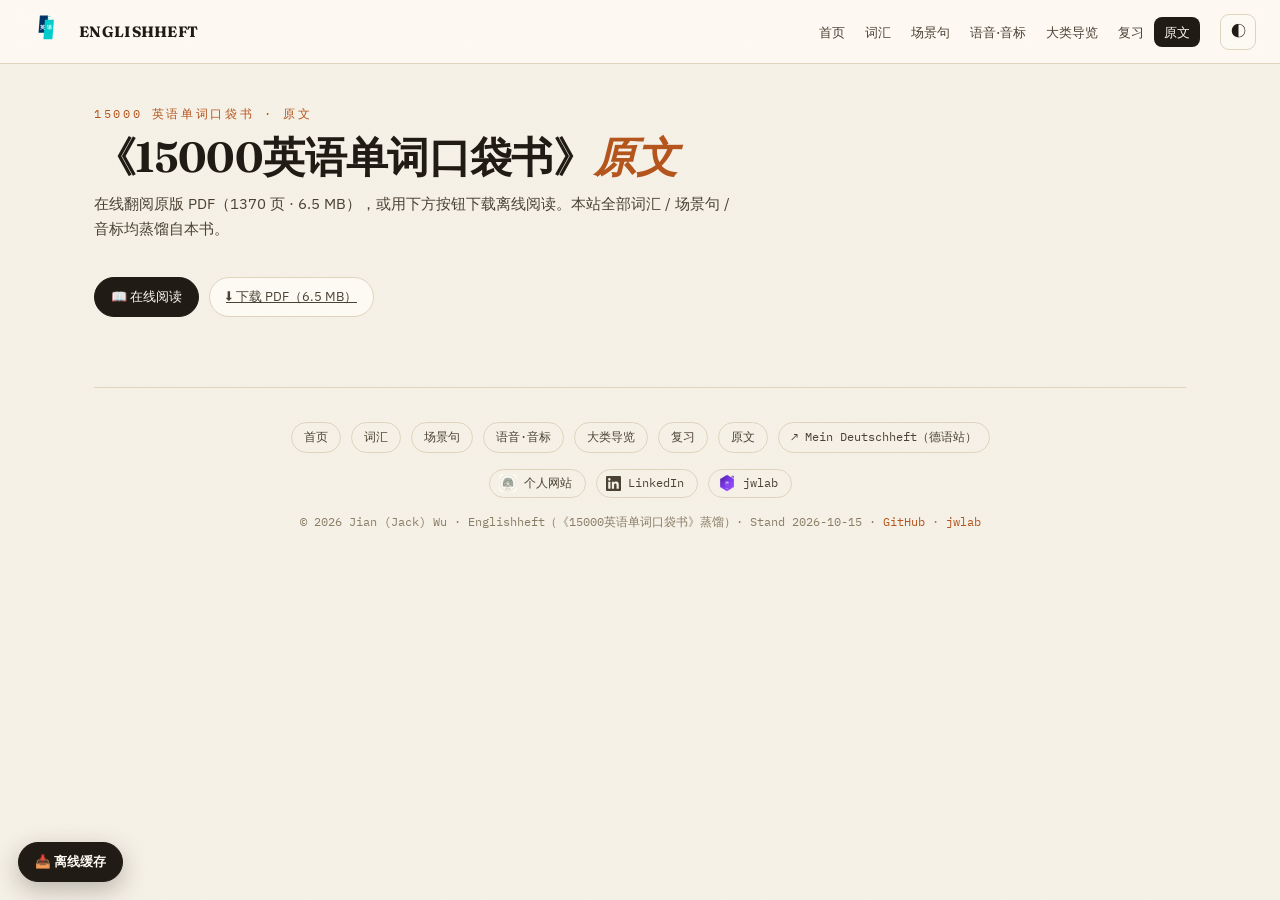
==== commit 2058faee: "页脚外链顺序改为 个人网站 → LinkedIn → jwlab（与任务站一致）" ====
--- a/pdf.html
+++ b/pdf.html
@@ -69,6 +69,11 @@
       <a class="footer-chip" href="pdf.html">原文</a>
       <a class="footer-chip" href="https://deutschheft.pages.dev/" target="_blank" rel="noopener">↗ Mein Deutschheft（德语站）</a>
     </div>
+    <div class="footer-links">
+      <a class="footer-link" href="https://jianwu-atlas.github.io/" target="_blank" rel="noopener" title="Jian Wu 个人网站"><img src="assets/img/jianwu-avatar.png" alt="个人网站" width="18" height="18" loading="lazy"><span>个人网站</span></a>
+      <a class="footer-link" href="https://www.linkedin.com/in/jackng833/" target="_blank" rel="noopener" title="LinkedIn"><svg class="footer-link-icon" viewBox="0 0 24 24" width="15" height="15" fill="currentColor" aria-hidden="true"><path d="M20.447 20.452h-3.554v-5.569c0-1.328-.027-3.037-1.852-3.037-1.853 0-2.136 1.445-2.136 2.939v5.667H9.351V9h3.414v1.561h.046c.477-.9 1.637-1.85 3.37-1.85 3.601 0 4.267 2.37 4.267 5.455v6.286zM5.337 7.433c-1.144 0-2.063-.926-2.063-2.065 0-1.138.92-2.063 2.063-2.063 1.14 0 2.064.925 2.064 2.063 0 1.139-.925 2.065-2.064 2.065zm1.782 13.019H3.555V9h3.564v11.452zM22.225 0H1.771C.792 0 0 .774 0 1.729v20.542C0 23.227.792 24 1.771 24h20.451C23.2 24 24 23.227 24 22.271V1.729C24 .774 23.2 0 22.222 0h.003z"/></svg><span>LinkedIn</span></a>
+      <a class="footer-link" href="https://github.com/jianwu-atlas/jwlab" target="_blank" rel="noopener" title="jwlab"><img src="assets/img/jwlab-logo.png" alt="jwlab" width="18" height="18" loading="lazy"><span>jwlab</span></a>
+    </div>
     <div class="footer-copyright">© 2026 Jian (Jack) Wu · Englishheft（《15000英语单词口袋书》蒸馏）· Stand 2026-10-15 ·
       <a href="https://github.com/jianwu-atlas" target="_blank" rel="noopener">GitHub</a> ·
       <a href="https://github.com/jianwu-atlas/jwlab" target="_blank" rel="noopener">jwlab</a>
--- a/assets/css/english.css
+++ b/assets/css/english.css
@@ -1497,3 +1497,16 @@
 .prog-head b { color: var(--accent); }
 .prog-badge { color: var(--ok); font-weight: 700; }
 .en-scene-chip.done { background: var(--ok); border-color: var(--ok); color: #fff; }
+
+/* ---------------- 页脚外链（jwlab / 个人网站 / LinkedIn） ---------------- */
+.footer-links { display: flex; flex-wrap: wrap; gap: 10px; align-items: center; justify-content: center; margin-bottom: 14px; }
+.footer-link {
+  display: inline-flex; align-items: center; gap: 7px;
+  font-family: var(--font-mono); font-size: 11.5px;
+  padding: 4px 13px 4px 9px; border-radius: 99px;
+  border: 1px solid var(--line); color: var(--ink-2);
+  text-decoration: none; transition: all .18s;
+}
+.footer-link:hover { border-color: var(--accent); color: var(--accent); }
+.footer-link img { width: 18px; height: 18px; border-radius: 4px; flex: none; }
+.footer-link svg { width: 15px; height: 15px; flex: none; }
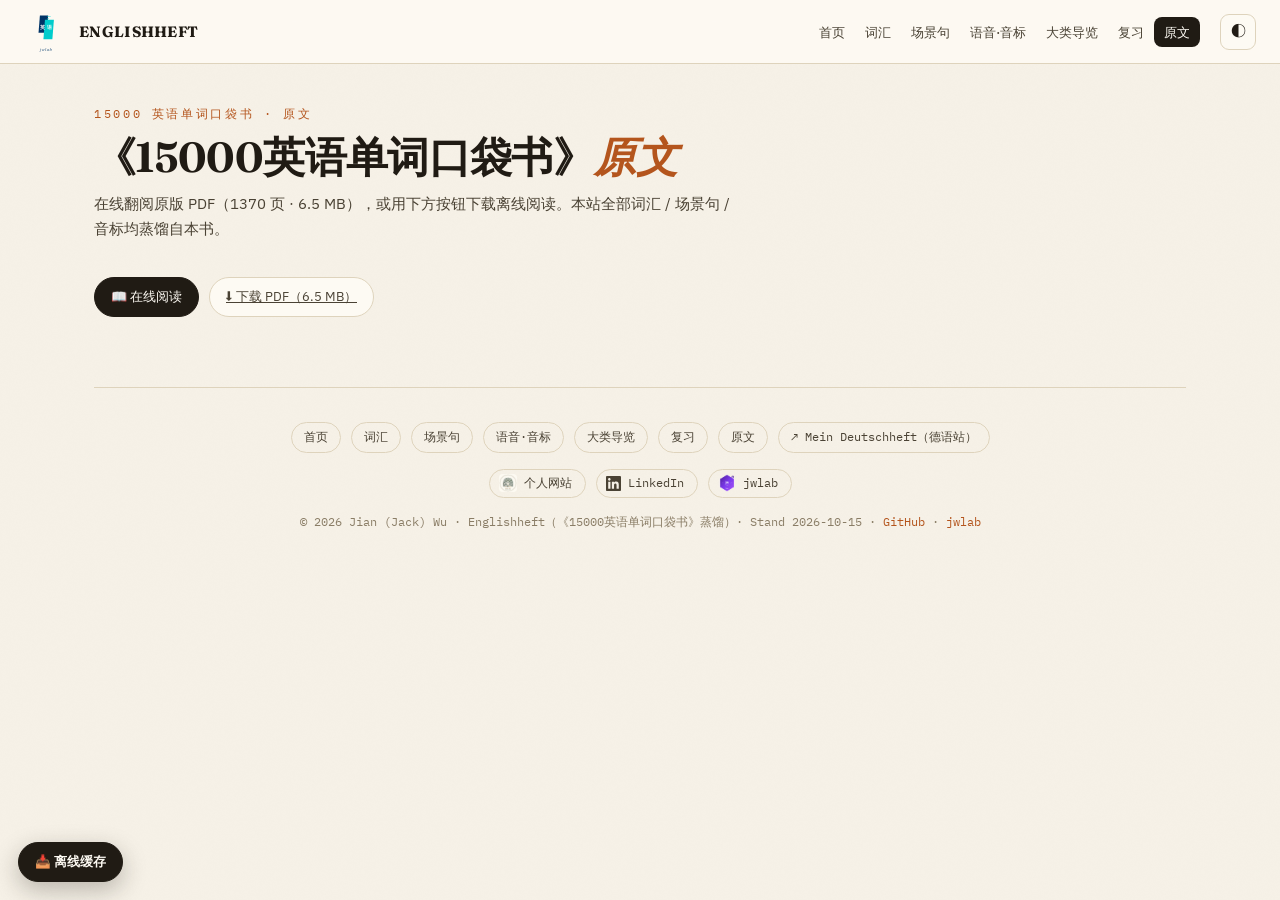
==== commit 841baede: "feat(en): jwlab 放大（40→56px，Jian「文字 jwlab 尽量大」，三站统一口径） favicon.svg 底部 jwlab：font-size 40→56、基线 446→48" ====
--- a/pdf.html
+++ b/pdf.html
@@ -8,12 +8,12 @@
 <link rel="preconnect" href="https://fonts.googleapis.com">
 <link rel="preconnect" href="https://fonts.gstatic.com" crossorigin>
 <link href="https://fonts.googleapis.com/css2?family=Fraunces:ital,opsz,wght@0,9..144,300..700;1,9..144,300..700&family=IBM+Plex+Sans:wght@400;500;600;700&family=IBM+Plex+Mono:ital,wght@0,400;0,500;1,400&display=swap" rel="stylesheet">
-<link rel="stylesheet" href="assets/css/english.css?v=11">
-<link rel="icon" type="image/svg+xml" href="assets/img/favicon.svg?v=3">
-<link rel="icon" type="image/png" sizes="32x32" href="assets/img/favicon-32.png?v=3">
-<link rel="icon" type="image/png" sizes="16x16" href="assets/img/favicon-16.png?v=3">
-<link rel="apple-touch-icon" sizes="180x180" href="assets/img/apple-touch-icon.png?v=3">
-<link rel="manifest" href="manifest.webmanifest?v=3">
+<link rel="stylesheet" href="assets/css/english.css?v=14">
+<link rel="icon" type="image/svg+xml" href="assets/img/favicon.svg?v=4">
+<link rel="icon" type="image/png" sizes="32x32" href="assets/img/favicon-32.png?v=4">
+<link rel="icon" type="image/png" sizes="16x16" href="assets/img/favicon-16.png?v=4">
+<link rel="apple-touch-icon" sizes="180x180" href="assets/img/apple-touch-icon.png?v=4">
+<link rel="manifest" href="manifest.webmanifest?v=4">
 <meta property="og:type" content="website">
 <meta property="og:title" content="原文 PDF · Original · 15000 英语单词 · Englishheft">
 <meta property="og:description" content="在线翻阅《15000英语单词口袋书》原版 PDF（1370 页），或下载离线阅读。">
@@ -82,8 +82,8 @@
 </footer>
 </main>
 
-<script src="assets/js/site.js?v=8"></script>
-<script src="assets/js/offline.js?v=1"></script>
+<script src="assets/js/site.js?v=9"></script>
+<script src="assets/js/offline.js?v=4"></script>
 <script>
   document.addEventListener("DOMContentLoaded", function () {
     var b = document.getElementById("pdfToggle");
--- a/assets/css/english.css
+++ b/assets/css/english.css
@@ -1374,10 +1374,17 @@
 /* ============================================================
    三态音标标注 / 书本蓝色强调 / 德语对照
    ============================================================ */
-/* 词级音标（ruby，与德语站一致） */
-ruby.ipa { ruby-position: over; }
-ruby.ipa rt { font-size: .58em; line-height: 1.1; color: var(--ink-3); font-family: var(--font-mono, monospace); letter-spacing: .01em; }
-ruby.ipa:hover rt { color: var(--accent); }
+/* 词级音标（ruby，与德语站一致；单词与音标同用书本蓝强调） */
+ruby.ipa { ruby-position: over; color: var(--en-blue, #0090d6); }
+ruby.ipa rt { font-size: .64em; line-height: 1.1; color: var(--en-blue, #0090d6); font-family: var(--font-mono, monospace); font-weight: 600; letter-spacing: .01em; }
+ruby.ipa:hover, ruby.ipa:hover rt { color: var(--accent); }
+/* 单词联动高亮（青绿）优先级更高：高亮词内不改成蓝色 */
+mark.wd-hl ruby.ipa, mark.wd-hl ruby.ipa rt { color: inherit; }
+/* 打开音标时给正文留出 ruby 行高，避免音标压到上一行 */
+#app.ipa-on .sc-turn-body .s-de { line-height: 2.1; }
+#app.ipa-on .sc-turn { padding-top: 12px; }
+[data-theme="dark"] ruby.ipa { color: var(--en-blue, #4dc2f5); }
+[data-theme="dark"] ruby.ipa rt { color: var(--en-blue, #4dc2f5); }
 
 /* 音标开关（右下角浮动，参照德语站） */
 #ipaToggle {
@@ -1510,3 +1517,79 @@
 .footer-link:hover { border-color: var(--accent); color: var(--accent); }
 .footer-link img { width: 18px; height: 18px; border-radius: 4px; flex: none; }
 .footer-link svg { width: 15px; height: 15px; flex: none; }
+
+/* ============================================================
+   B1 · 重点句收藏（⭐）：就地强调 + 复习页清单
+   ============================================================ */
+.s-acts { display: inline-block; white-space: nowrap; }
+.s-star {
+  margin-left: 6px; padding: 1px 8px; border-radius: 99px; cursor: pointer;
+  border: 1px solid var(--line); background: transparent;
+  font-size: 12px; line-height: 1.6; vertical-align: middle;
+  color: var(--ink-3); transition: all .15s;
+}
+.s-star:hover { border-color: var(--gold); color: var(--gold); background: var(--gold-soft, #f6ecd6); }
+.s-star.on { border-color: var(--gold); background: var(--gold); color: #fff; }
+/* 被收藏的句子：左侧金色竖条 + 淡金底（与书本蓝 / 单词青绿高亮区分） */
+.sc-turn.starred { background: var(--gold-soft, #f8f3e6); border-left: 3px solid var(--gold); border-radius: 0 10px 10px 0; padding-left: 8px; }
+.sc-turn.starred .sc-spk { background: var(--gold); color: #fff; }
+[data-theme="dark"] .sc-turn.starred { background: rgba(201,162,39,.13); }
+[data-theme="dark"] .s-star { border-color: rgba(255,255,255,.18); color: var(--ink-3); }
+[data-theme="dark"] .s-star.on { border-color: var(--gold); background: var(--gold); color: #1c1a16; }
+/* 复习页重点句清单 */
+.star-head { border-left: 3px solid var(--gold); }
+.star-head .prog-head b { color: var(--gold); }
+.star-card { padding-top: 6px; padding-bottom: 10px; }
+.star-card .sc-turn { border-bottom: 1px dashed var(--line-soft); }
+.star-card .sc-turn:last-child { border-bottom: 0; }
+.star-meta { margin: 2px 0 0; font-size: 12px; }
+.star-meta .sc-xlink { font-size: 12px; }
+.rev-star b { color: var(--gold); }
+.star-empty { font-size: 13.5px; }
+
+/* ============================================================
+   PWA 离线包：状态面板 + 断网提示条
+   ============================================================ */
+#offlinePanel {
+  position: fixed; left: 18px; bottom: 74px; z-index: 71;
+  display: none; width: 292px; max-width: calc(100vw - 36px);
+  padding: 12px 14px 13px; border-radius: 14px;
+  background: var(--paper-2); border: 1px solid var(--line);
+  box-shadow: var(--shadow); font-size: 12.5px; color: var(--ink-2);
+}
+#offlinePanel.show { display: block; }
+.of-head { display: flex; justify-content: space-between; align-items: center; font-weight: 600; color: var(--ink); margin-bottom: 7px; }
+.of-x { cursor: pointer; color: var(--ink-3); font-size: 12px; padding: 0 2px; }
+.of-x:hover { color: var(--accent); }
+.of-row { display: flex; justify-content: space-between; gap: 10px; padding: 2px 0; }
+.of-row b { color: var(--ink); font-weight: 600; text-align: right; }
+.of-row b.ok { color: var(--ok); }
+.of-bar { height: 6px; border-radius: 99px; background: var(--line-soft, #eae1cd); overflow: hidden; margin: 8px 0 7px; }
+.of-bar i { display: block; height: 100%; width: 0; background: linear-gradient(90deg, #00cccc, var(--ok)); transition: width .2s; }
+.of-note, .of-tip { font-size: 11.5px; line-height: 1.55; color: var(--ink-3); margin: 6px 0 0; }
+.of-acts { display: flex; gap: 8px; margin-top: 9px; }
+.of-acts button { white-space: nowrap;
+  flex: 1; padding: 6px 8px; border-radius: 99px; cursor: pointer;
+  border: 1px solid var(--line); background: transparent;
+  font-family: var(--font-body); font-size: 12px; color: var(--ink-2);
+  transition: all .15s;
+}
+.of-acts .of-go { border-color: var(--accent); color: var(--accent); font-weight: 600; }
+.of-acts .of-go:hover { background: var(--accent-soft); }
+.of-acts .of-go:disabled { opacity: .55; cursor: default; }
+.of-acts .of-clear:hover { border-color: var(--bad); color: var(--bad); }
+[data-theme="dark"] #offlinePanel { background: #201d18; border-color: rgba(255,255,255,.14); }
+
+#netBar {
+  position: fixed; left: 50%; bottom: 66px; transform: translateX(-50%); z-index: 69;
+  max-width: 92vw; padding: 7px 14px; border-radius: 99px;
+  background: var(--ok); color: #fff; font-size: 12.5px; font-weight: 600;
+  box-shadow: 0 8px 24px rgba(32,27,20,.24); white-space: nowrap;
+  overflow: hidden; text-overflow: ellipsis;
+}
+#netBar.warn { background: var(--bad); }
+@media (max-width: 900px) {
+  #offlinePanel { bottom: 78px; }
+  #netBar { bottom: 96px; font-size: 12px; }
+}
+body.of-open #netBar { display: none; }
